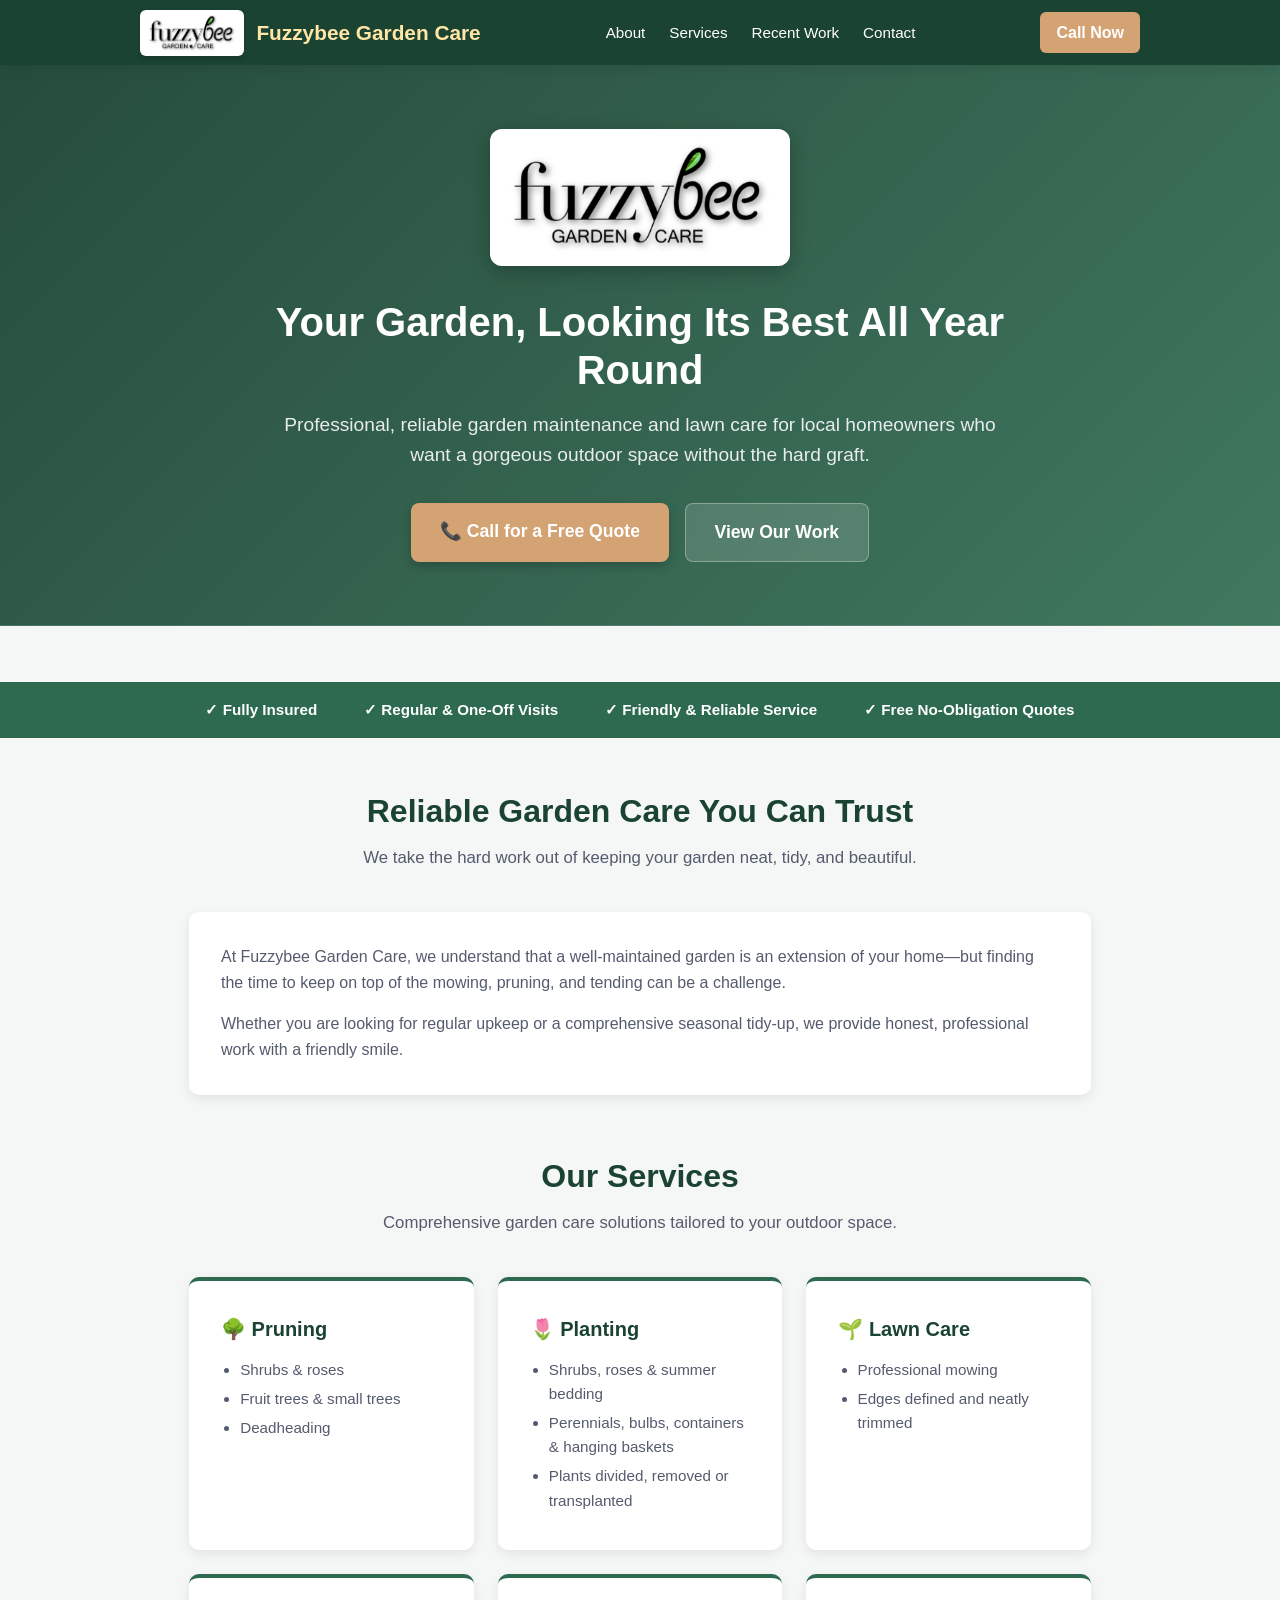
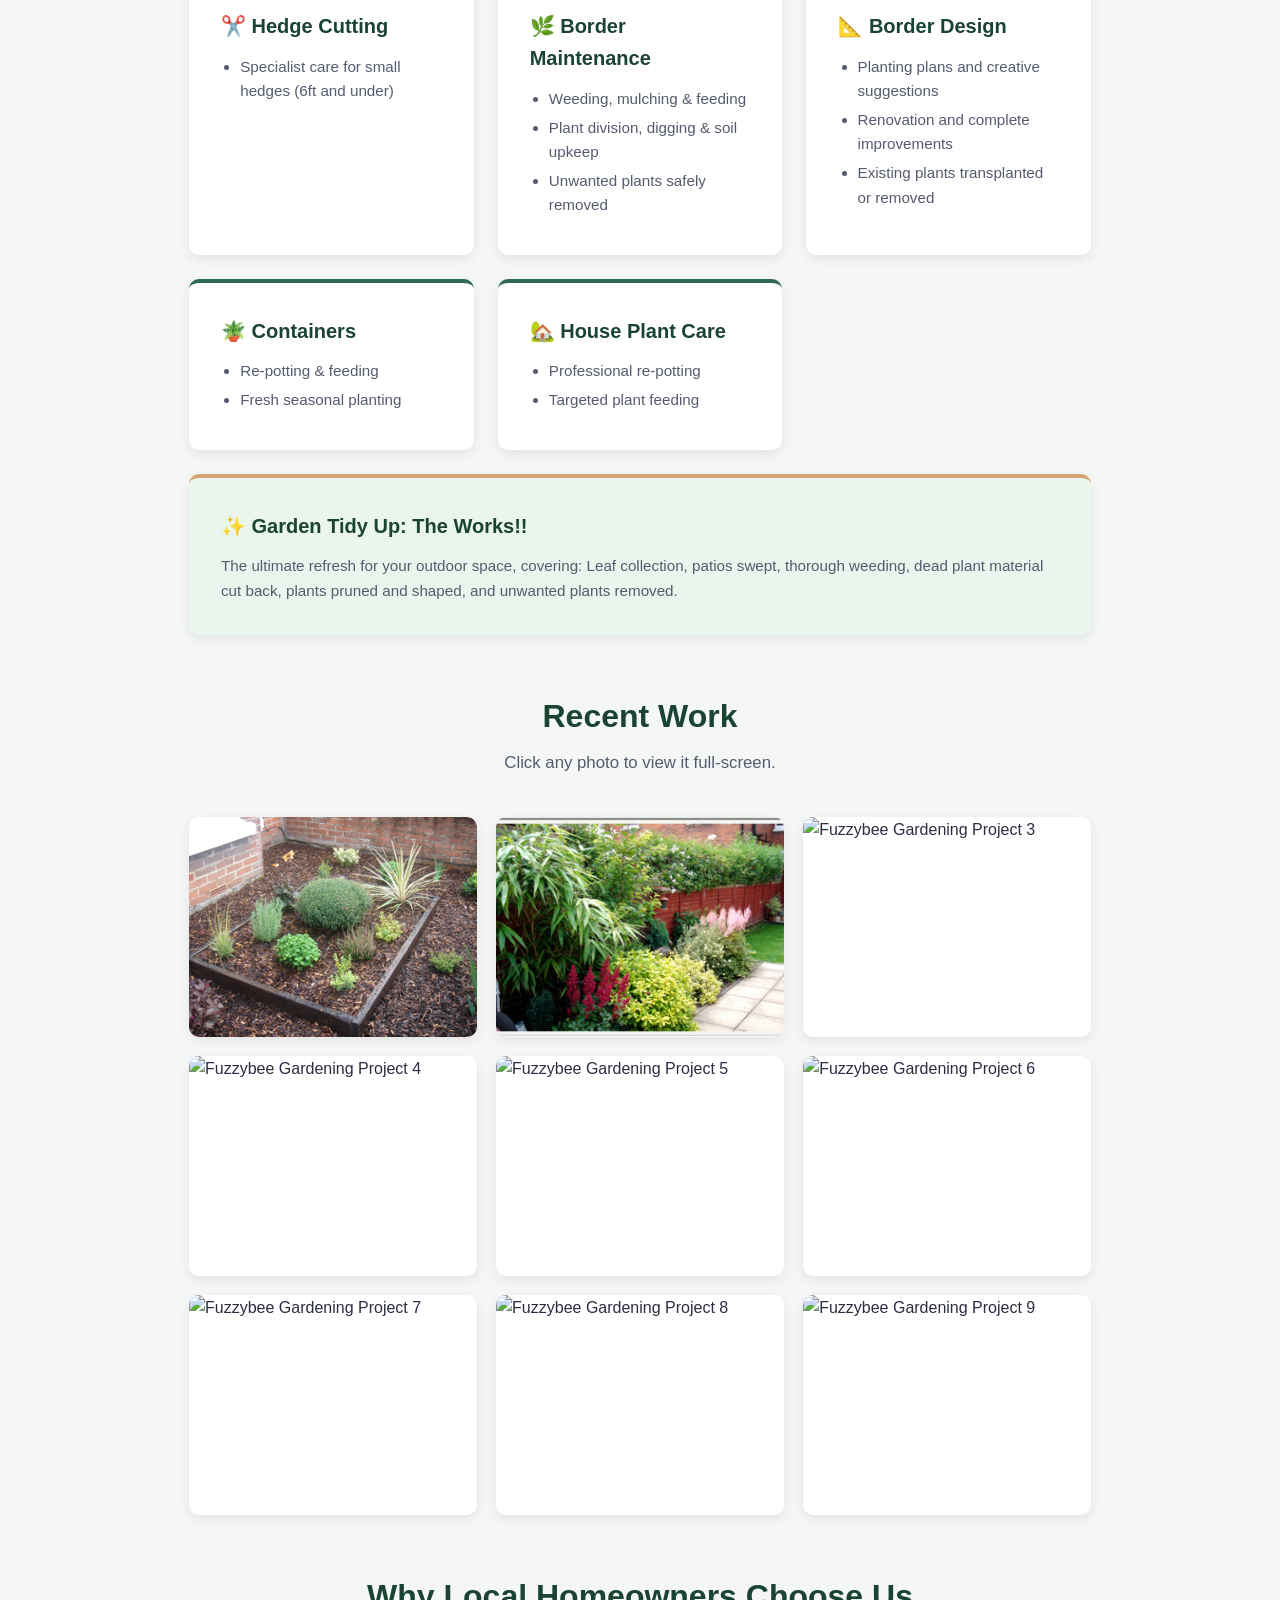
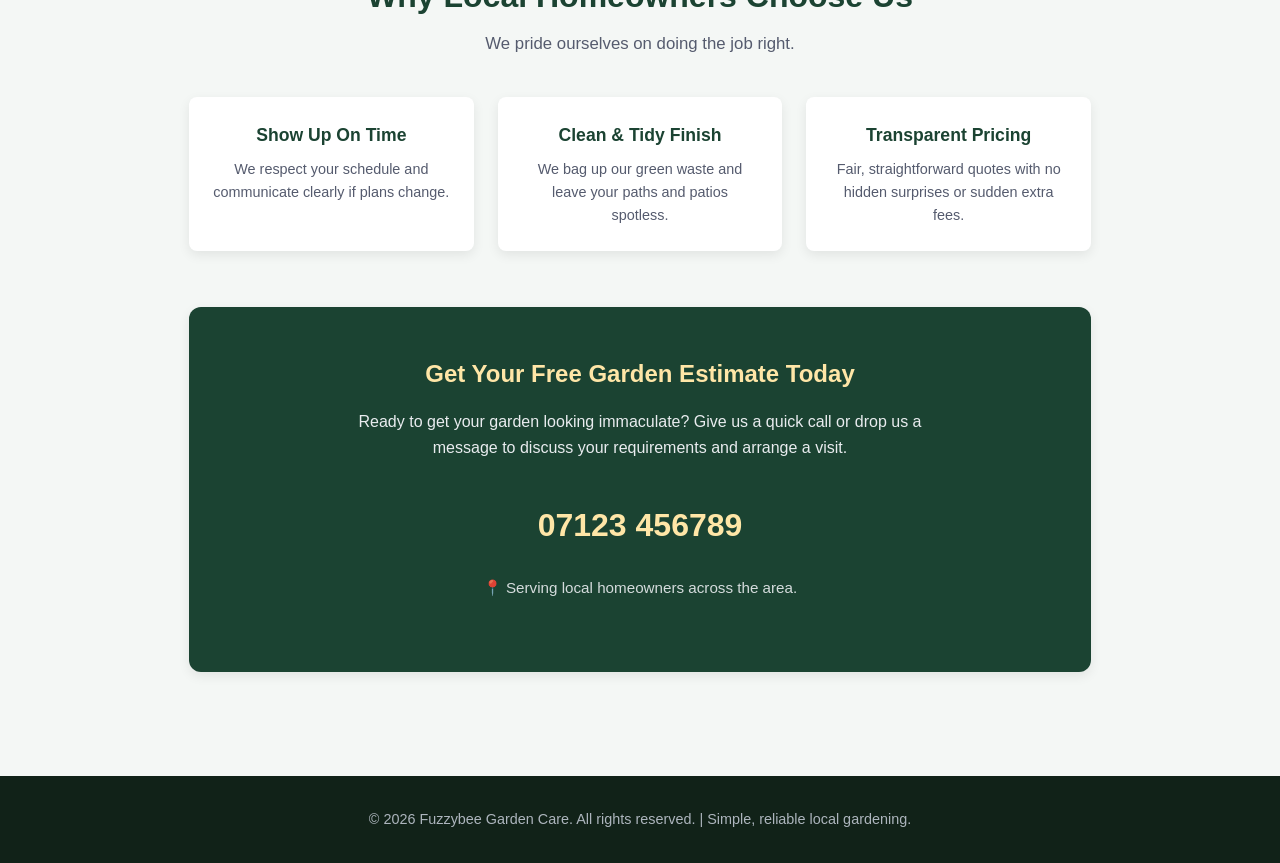
==== index.html @ eaf33d5d "Implement lightbox modal for image gallery Added a lightbox modal feature for image gallery with clo" ====
<!DOCTYPE html>
<html lang="en-GB">
<head>
  <meta charset="UTF-8">
  <meta name="viewport" content="width=device-width, initial-scale=1.0">
  <title>Fuzzybee Garden Care | Professional Local Gardening & Lawn Maintenance</title>
  <meta name="description" content="Friendly, reliable garden maintenance, lawn care, pruning, and planting across the local area. Fully insured. Call for a free quote.">
  <style>
    :root {
      --primary: #1b4332;
      --primary-light: #2d6a4f;
      --accent: #d4a373;
      --accent-hover: #bc6c25;
      --text-dark: #2b2d42;
      --text-muted: #555b6e;
      --bg-light: #f4f7f5;
      --white: #ffffff;
      --shadow: 0 4px 12px rgba(0, 0, 0, 0.08);
    }

    * { box-sizing: border-box; margin: 0; padding: 0; }

    body {
      font-family: -apple-system, BlinkMacSystemFont, "Segoe UI", Roboto, Helvetica, Arial, sans-serif;
      color: var(--text-dark);
      background-color: var(--bg-light);
      line-height: 1.6;
      scroll-behavior: smooth;
    }

    /* Sticky Navigation Header */
    header {
      background: var(--primary);
      color: var(--white);
      padding: 0.6rem 1.5rem;
      position: sticky;
      top: 0;
      z-index: 1000;
      box-shadow: var(--shadow);
    }

    .nav-container {
      max-width: 1000px;
      margin: 0 auto;
      display: flex;
      justify-content: space-between;
      align-items: center;
    }

    .logo-container {
      display: flex;
      align-items: center;
      gap: 0.8rem;
      text-decoration: none;
    }

    /* White backing box for the top header logo */
    .logo-wrapper-nav {
      background: var(--white);
      padding: 4px 8px;
      border-radius: 6px;
      display: flex;
      align-items: center;
      box-shadow: 0 2px 5px rgba(0,0,0,0.15);
    }

    .logo-img {
      height: 38px;
      width: auto;
      display: block;
      object-fit: contain;
    }

    .logo-text {
      font-size: 1.3rem;
      font-weight: 800;
      color: #ffe6a7;
    }

    .nav-links {
      display: flex;
      gap: 1.5rem;
      list-style: none;
      align-items: center;
    }

    .nav-links a {
      color: var(--white);
      text-decoration: none;
      font-size: 0.95rem;
      font-weight: 500;
      transition: color 0.2s;
    }

    .nav-links a:hover { color: #ffe6a7; }

    .btn-header {
      background: var(--accent);
      color: var(--white);
      padding: 0.5rem 1rem;
      border-radius: 6px;
      text-decoration: none;
      font-weight: 700;
      transition: background 0.2s;
    }

    .btn-header:hover { background: var(--accent-hover); }

    /* Hero Section */
    .hero {
      background: linear-gradient(135deg, rgba(27, 67, 50, 0.95) 0%, rgba(45, 106, 79, 0.9) 100%), url('https://images.unsplash.com/photo-1558904541-efa8c4b57422?auto=format&fit=crop&w=1200&q=80');
      background-size: cover;
      background-position: center;
      color: var(--white);
      text-align: center;
      padding: 4rem 1.5rem 4rem;
    }

    .hero-content {
      max-width: 750px;
      margin: 0 auto;
    }

    /* Prominent main logo container */
    .hero-logo-container {
      background: var(--white);
      padding: 12px 20px;
      border-radius: 12px;
      display: inline-block;
      margin-bottom: 1.5rem;
      box-shadow: 0 6px 20px rgba(0,0,0,0.25);
    }

    .hero-logo {
      max-width: 260px;
      width: 100%;
      height: auto;
      display: block;
    }

    .hero h1 {
      font-size: 2.5rem;
      margin-bottom: 1rem;
      line-height: 1.2;
    }

    .hero p {
      font-size: 1.2rem;
      color: #e9ecef;
      margin-bottom: 2rem;
    }

    .hero-buttons {
      display: flex;
      gap: 1rem;
      justify-content: center;
      flex-wrap: wrap;
    }

    .btn-primary {
      background: var(--accent);
      color: var(--white);
      padding: 0.9rem 1.8rem;
      border-radius: 8px;
      text-decoration: none;
      font-weight: bold;
      font-size: 1.1rem;
      box-shadow: 0 4px 10px rgba(0,0,0,0.2);
      transition: background 0.2s;
    }

    .btn-primary:hover { background: var(--accent-hover); }

    .btn-secondary {
      background: rgba(255, 255, 255, 0.15);
      color: var(--white);
      padding: 0.9rem 1.8rem;
      border-radius: 8px;
      text-decoration: none;
      font-weight: bold;
      font-size: 1.1rem;
      backdrop-filter: blur(5px);
      border: 1px solid rgba(255,255,255,0.3);
      transition: background 0.2s;
    }

    .btn-secondary:hover { background: rgba(255, 255, 255, 0.25); }

    /* Trust Bar */
    .trust-bar {
      background: #2d6a4f;
      color: var(--white);
      padding: 1rem 1.5rem;
      text-align: center;
    }

    .trust-items {
      max-width: 900px;
      margin: 0 auto;
      display: flex;
      justify-content: space-around;
      flex-wrap: wrap;
      gap: 1rem;
      font-size: 0.95rem;
      font-weight: 600;
    }

    /* Main Container */
    .container {
      max-width: 950px;
      margin: 0 auto;
      padding: 3rem 1.5rem;
    }

    section {
      margin-bottom: 3.5rem;
    }

    .section-title {
      font-size: 2rem;
      color: var(--primary);
      text-align: center;
      margin-bottom: 0.5rem;
    }

    .section-subtitle {
      text-align: center;
      color: var(--text-muted);
      margin-bottom: 2.5rem;
      font-size: 1.05rem;
    }

    /* Services Grid */
    .services-grid {
      display: grid;
      grid-template-columns: repeat(auto-fit, minmax(280px, 1fr));
      gap: 1.5rem;
    }

    .service-card {
      background: var(--white);
      padding: 2rem;
      border-radius: 10px;
      box-shadow: var(--shadow);
      border-top: 4px solid var(--primary-light);
    }

    .service-card h3 {
      font-size: 1.25rem;
      color: var(--primary);
      margin-bottom: 0.8rem;
    }

    .service-card p, .service-card ul {
      color: var(--text-muted);
      font-size: 0.95rem;
    }

    .service-card ul {
      list-style-type: disc;
      padding-left: 1.2rem;
      margin-top: 0.5rem;
    }

    .service-card li {
      margin-bottom: 0.3rem;
    }

    /* Photo Gallery Grid */
    .gallery-grid {
      display: grid;
      grid-template-columns: repeat(auto-fit, minmax(260px, 1fr));
      gap: 1.2rem;
    }

    .gallery-card {
      background: var(--white);
      border-radius: 10px;
      overflow: hidden;
      box-shadow: var(--shadow);
      transition: transform 0.2s ease, box-shadow 0.2s ease;
    }

    .gallery-card:hover {
      transform: translateY(-4px);
      box-shadow: 0 8px 18px rgba(0, 0, 0, 0.12);
    }

    .gallery-card img {
      width: 100%;
      height: 220px;
      object-fit: cover;
      display: block;
      cursor: pointer;
    }

    /* Lightbox Fullscreen Modal */
    .lightbox-modal {
      display: none;
      position: fixed;
      z-index: 2500;
      top: 0;
      left: 0;
      width: 100%;
      height: 100%;
      background-color: rgba(0, 0, 0, 0.9);
      align-items: center;
      justify-content: center;
      padding: 1rem;
    }

    .lightbox-modal.active {
      display: flex;
    }

    .lightbox-content {
      max-width: 90%;
      max-height: 85vh;
      border-radius: 8px;
      box-shadow: 0 5px 25px rgba(0,0,0,0.5);
      object-fit: contain;
    }

    .lightbox-close {
      position: absolute;
      top: 20px;
      right: 30px;
      color: #fff;
      font-size: 2.5rem;
      font-weight: bold;
      cursor: pointer;
      background: none;
      border: none;
    }

    /* Why Choose Us */
    .features-grid {
      display: grid;
      grid-template-columns: repeat(auto-fit, minmax(240px, 1fr));
      gap: 1.5rem;
    }

    .feature-item {
      background: var(--white);
      padding: 1.5rem;
      border-radius: 8px;
      text-align: center;
      box-shadow: var(--shadow);
    }

    .feature-item h4 {
      color: var(--primary);
      margin-bottom: 0.5rem;
      font-size: 1.1rem;
    }

    .feature-item p {
      color: var(--text-muted);
      font-size: 0.9rem;
    }

    /* Coverage & Contact Section */
    .contact-wrapper {
      background: var(--primary);
      color: var(--white);
      border-radius: 12px;
      padding: 3rem 2rem;
      text-align: center;
      box-shadow: var(--shadow);
    }

    .contact-wrapper h2 {
      color: #ffe6a7;
      margin-bottom: 1rem;
    }

    .contact-wrapper p {
      max-width: 600px;
      margin: 0 auto 1.5rem;
      color: #e9ecef;
    }

    .phone-display {
      font-size: 2rem;
      font-weight: 800;
      color: #ffe6a7;
      text-decoration: none;
      display: inline-block;
      margin: 1rem 0;
    }

    .phone-display:hover { text-decoration: underline; }

    /* Footer */
    footer {
      background: #112218;
      color: #adb5bd;
      text-align: center;
      padding: 2rem 1.5rem;
      font-size: 0.9rem;
    }

    @media (max-width: 600px) {
      .nav-links { display: none; }
      .hero h1 { font-size: 2rem; }
    }
  </style>
</head>
<body>

  <!-- Navigation Header -->
  <header>
    <div class="nav-container">
      <a href="#" class="logo-container">
        <div class="logo-wrapper-nav">
          <img src="Fuzzybeelogo.png" alt="Fuzzybee Garden Care Logo" class="logo-img">
        </div>
        <span class="logo-text">Fuzzybee Garden Care</span>
      </a>
      <ul class="nav-links">
        <li><a href="#about">About</a></li>
        <li><a href="#services">Services</a></li>
        <li><a href="#gallery">Recent Work</a></li>
        <li><a href="#contact">Contact</a></li>
      </ul>
      <a href="tel:07123456789" class="btn-header">Call Now</a>
    </div>
  </header>

  <!-- Hero Section -->
  <section class="hero">
    <div class="hero-content">
      <div class="hero-logo-container">
        <img src="Fuzzybeelogo.png" alt="Fuzzybee Garden Care" class="hero-logo">
      </div>
      <h1>Your Garden, Looking Its Best All Year Round</h1>
      <p>Professional, reliable garden maintenance and lawn care for local homeowners who want a gorgeous outdoor space without the hard graft.</p>
      <div class="hero-buttons">
        <a href="tel:07123456789" class="btn-primary">📞 Call for a Free Quote</a>
        <a href="#gallery" class="btn-secondary">View Our Work</a>
      </div>
    </div>
  </section>

  <!-- Trust Bar -->
  <div class="trust-bar">
    <div class="trust-items">
      <span>✓ Fully Insured</span>
      <span>✓ Regular & One-Off Visits</span>
      <span>✓ Friendly & Reliable Service</span>
      <span>✓ Free No-Obligation Quotes</span>
    </div>
  </div>

  <div class="container">

    <!-- About Section -->
    <section id="about">
      <h2 class="section-title">Reliable Garden Care You Can Trust</h2>
      <p class="section-subtitle">We take the hard work out of keeping your garden neat, tidy, and beautiful.</p>
      <div style="background: var(--white); padding: 2rem; border-radius: 10px; box-shadow: var(--shadow);">
        <p style="color: var(--text-muted); margin-bottom: 1rem;">At Fuzzybee Garden Care, we understand that a well-maintained garden is an extension of your home—but finding the time to keep on top of the mowing, pruning, and tending can be a challenge.</p>
        <p style="color: var(--text-muted);">Whether you are looking for regular upkeep or a comprehensive seasonal tidy-up, we provide honest, professional work with a friendly smile.</p>
      </div>
    </section>

    <!-- Detailed Services Section -->
    <section id="services">
      <h2 class="section-title">Our Services</h2>
      <p class="section-subtitle">Comprehensive garden care solutions tailored to your outdoor space.</p>
      
      <div class="services-grid">
        <div class="service-card">
          <h3>🌳 Pruning</h3>
          <ul>
            <li>Shrubs & roses</li>
            <li>Fruit trees & small trees</li>
            <li>Deadheading</li>
          </ul>
        </div>

        <div class="service-card">
          <h3>🌷 Planting</h3>
          <ul>
            <li>Shrubs, roses & summer bedding</li>
            <li>Perennials, bulbs, containers & hanging baskets</li>
            <li>Plants divided, removed or transplanted</li>
          </ul>
        </div>

        <div class="service-card">
          <h3>🌱 Lawn Care</h3>
          <ul>
            <li>Professional mowing</li>
            <li>Edges defined and neatly trimmed</li>
          </ul>
        </div>

        <div class="service-card">
          <h3>✂️ Hedge Cutting</h3>
          <ul>
            <li>Specialist care for small hedges (6ft and under)</li>
          </ul>
        </div>

        <div class="service-card">
          <h3>🌿 Border Maintenance</h3>
          <ul>
            <li>Weeding, mulching & feeding</li>
            <li>Plant division, digging & soil upkeep</li>
            <li>Unwanted plants safely removed</li>
          </ul>
        </div>

        <div class="service-card">
          <h3>📐 Border Design</h3>
          <ul>
            <li>Planting plans and creative suggestions</li>
            <li>Renovation and complete improvements</li>
            <li>Existing plants transplanted or removed</li>
          </ul>
        </div>

        <div class="service-card">
          <h3>🪴 Containers</h3>
          <ul>
            <li>Re-potting & feeding</li>
            <li>Fresh seasonal planting</li>
          </ul>
        </div>

        <div class="service-card">
          <h3>🏡 House Plant Care</h3>
          <ul>
            <li>Professional re-potting</li>
            <li>Targeted plant feeding</li>
          </ul>
        </div>

        <div class="service-card" style="grid-column: 1 / -1; background: #e9f5ed; border-top-color: var(--accent);">
          <h3 style="color: var(--primary);">✨ Garden Tidy Up: The Works!!</h3>
          <p>The ultimate refresh for your outdoor space, covering: Leaf collection, patios swept, thorough weeding, dead plant material cut back, plants pruned and shaped, and unwanted plants removed.</p>
        </div>
      </div>
    </section>

    <!-- 9-Photo Gallery Section (.png files with click-to-enlarge) -->
    <section id="gallery">
      <h2 class="section-title">Recent Work</h2>
      <p class="section-subtitle">Click any photo to view it full-screen.</p>
      
      <div class="gallery-grid">
        <div class="gallery-card"><img src="image1.png" alt="Fuzzybee Gardening Project 1"></div>
        <div class="gallery-card"><img src="image2.png" alt="Fuzzybee Gardening Project 2"></div>
        <div class="gallery-card"><img src="image3.png" alt="Fuzzybee Gardening Project 3"></div>
        <div class="gallery-card"><img src="image4.png" alt="Fuzzybee Gardening Project 4"></div>
        <div class="gallery-card"><img src="image5.png" alt="Fuzzybee Gardening Project 5"></div>
        <div class="gallery-card"><img src="image6.png" alt="Fuzzybee Gardening Project 6"></div>
        <div class="gallery-card"><img src="image7.png" alt="Fuzzybee Gardening Project 7"></div>
        <div class="gallery-card"><img src="image8.png" alt="Fuzzybee Gardening Project 8"></div>
        <div class="gallery-card"><img src="image9.png" alt="Fuzzybee Gardening Project 9"></div>
      </div>
    </section>

    <!-- Why Choose Us -->
    <section>
      <h2 class="section-title">Why Local Homeowners Choose Us</h2>
      <p class="section-subtitle">We pride ourselves on doing the job right.</p>
      
      <div class="features-grid">
        <div class="feature-item">
          <h4>Show Up On Time</h4>
          <p>We respect your schedule and communicate clearly if plans change.</p>
        </div>
        <div class="feature-item">
          <h4>Clean & Tidy Finish</h4>
          <p>We bag up our green waste and leave your paths and patios spotless.</p>
        </div>
        <div class="feature-item">
          <h4>Transparent Pricing</h4>
          <p>Fair, straightforward quotes with no hidden surprises or sudden extra fees.</p>
        </div>
      </div>
    </section>

    <!-- Coverage & Contact Section -->
    <section id="contact">
      <div class="contact-wrapper">
        <h2>Get Your Free Garden Estimate Today</h2>
        <p>Ready to get your garden looking immaculate? Give us a quick call or drop us a message to discuss your requirements and arrange a visit.</p>
        
        <a href="tel:07123456789" class="phone-display">07123 456789</a>
        
        <p style="font-size: 0.95rem; margin-top: 0.5rem; opacity: 0.9;">
          📍 Serving local homeowners across the area.
        </p>
      </div>
    </section>

  </div>

  <!-- Lightbox Modal Container -->
  <div id="lightbox" class="lightbox-modal">
    <button class="lightbox-close" aria-label="Close">&times;</button>
    <img id="lightbox-img" class="lightbox-content" src="" alt="Enlarged view">
  </div>

  <!-- Footer -->
  <footer>
    <p>&copy; 2026 Fuzzybee Garden Care. All rights reserved. | Simple, reliable local gardening.</p>
  </footer>

  <!-- Lightbox JavaScript Script -->
  <script>
    const lightbox = document.getElementById('lightbox');
    const lightboxImg = document.getElementById('lightbox-img');
    const galleryImages = document.querySelectorAll('.gallery-card img');
    const closeBtn = document.querySelector('.lightbox-close');

    galleryImages.forEach(img => {
      img.addEventListener('click', () => {
        lightboxImg.src = img.src;
        lightbox.classList.add('active');
      });
    });

    function closeLightbox() {
      lightbox.classList.remove('active');
    }

    closeBtn.addEventListener('click', closeLightbox);
    
    // Close when clicking anywhere outside the image
    lightbox.addEventListener('click', (e) => {
      if (e.target === lightbox) {
        closeLightbox();
      }
    });
  </script>

</body>
</html>
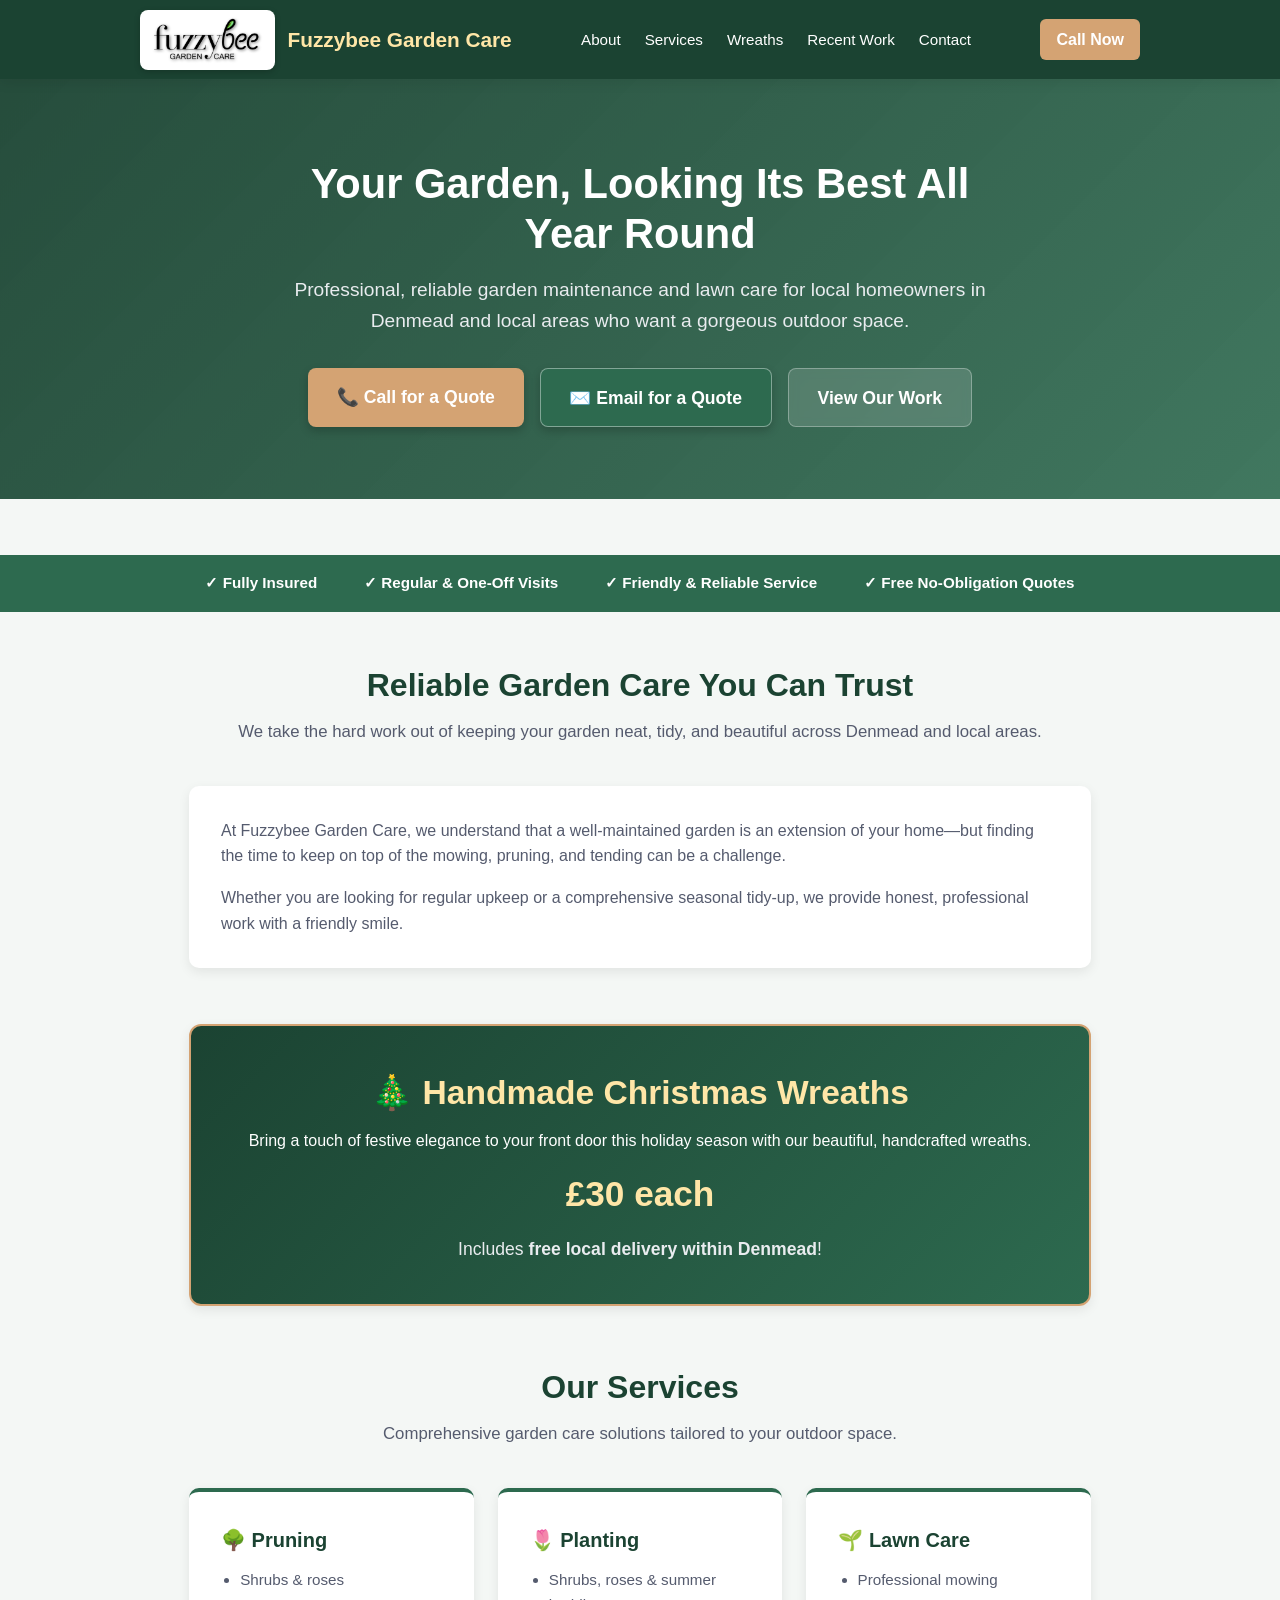
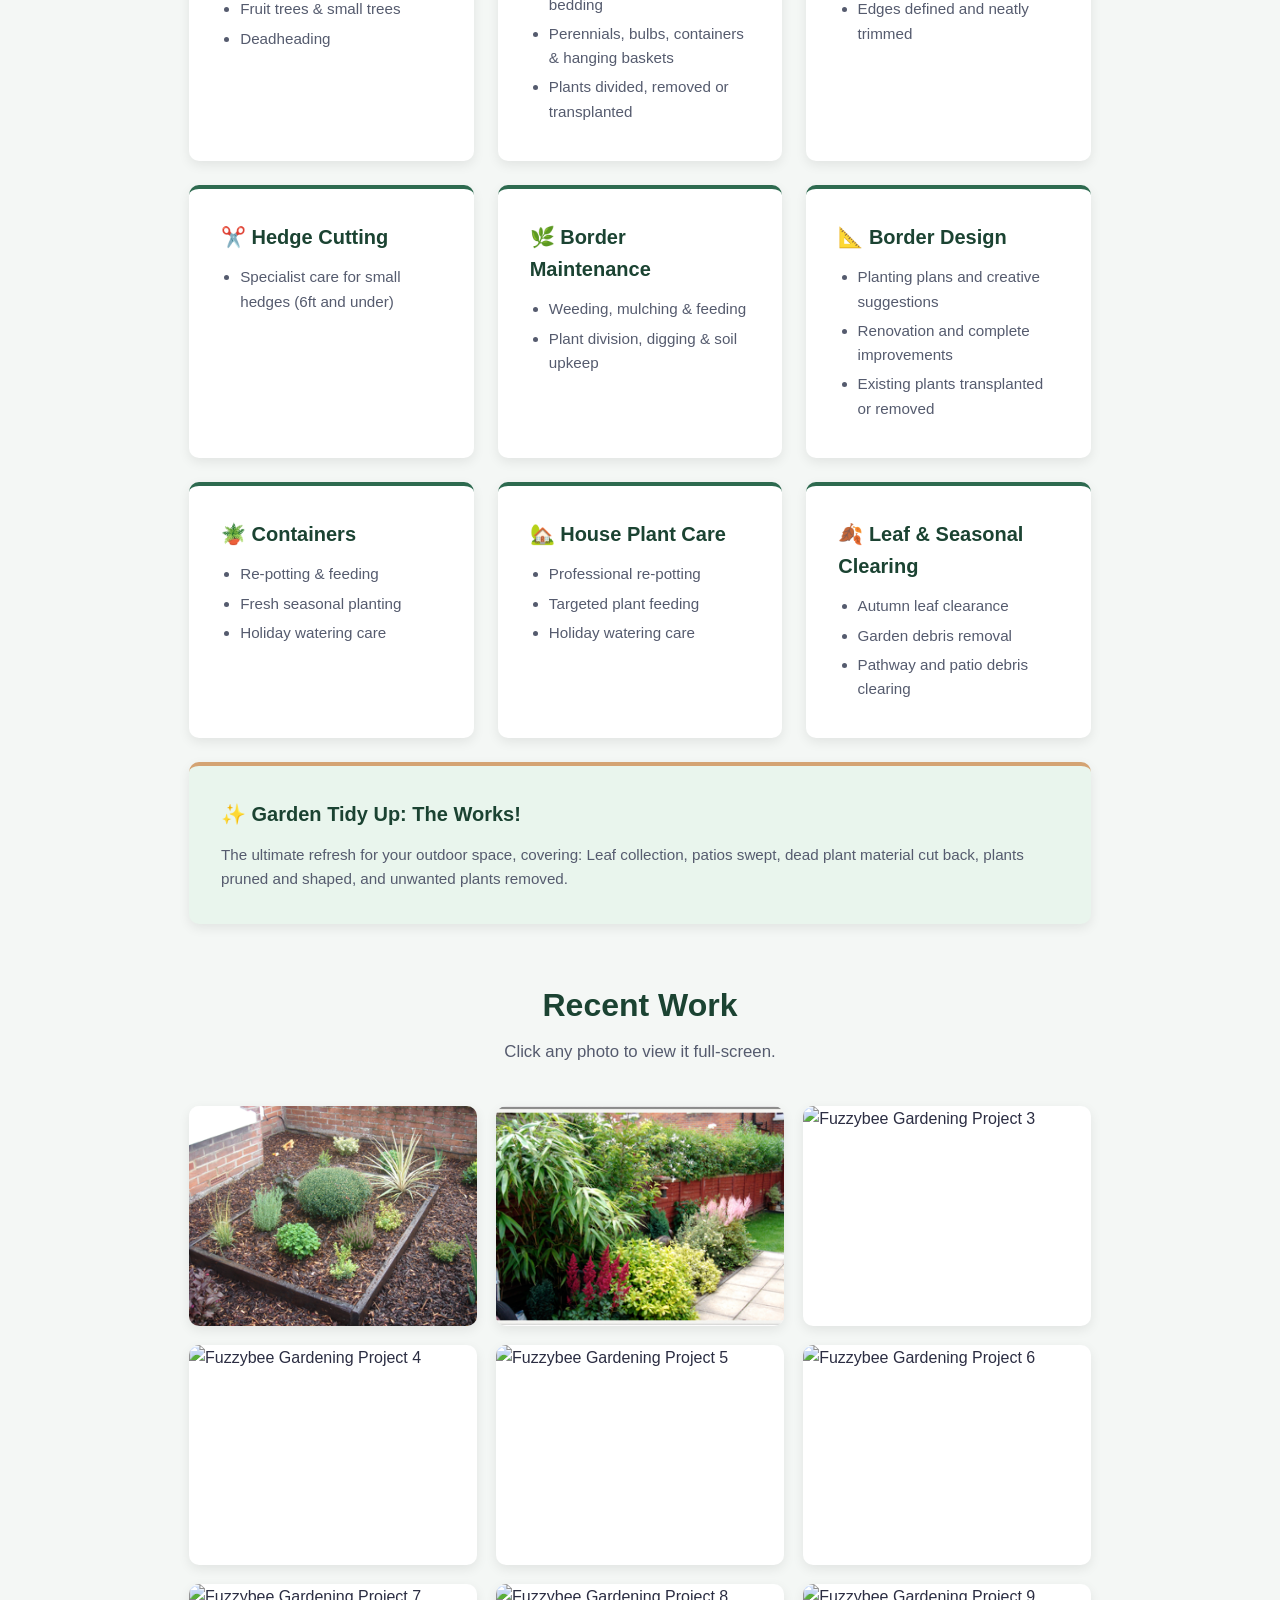
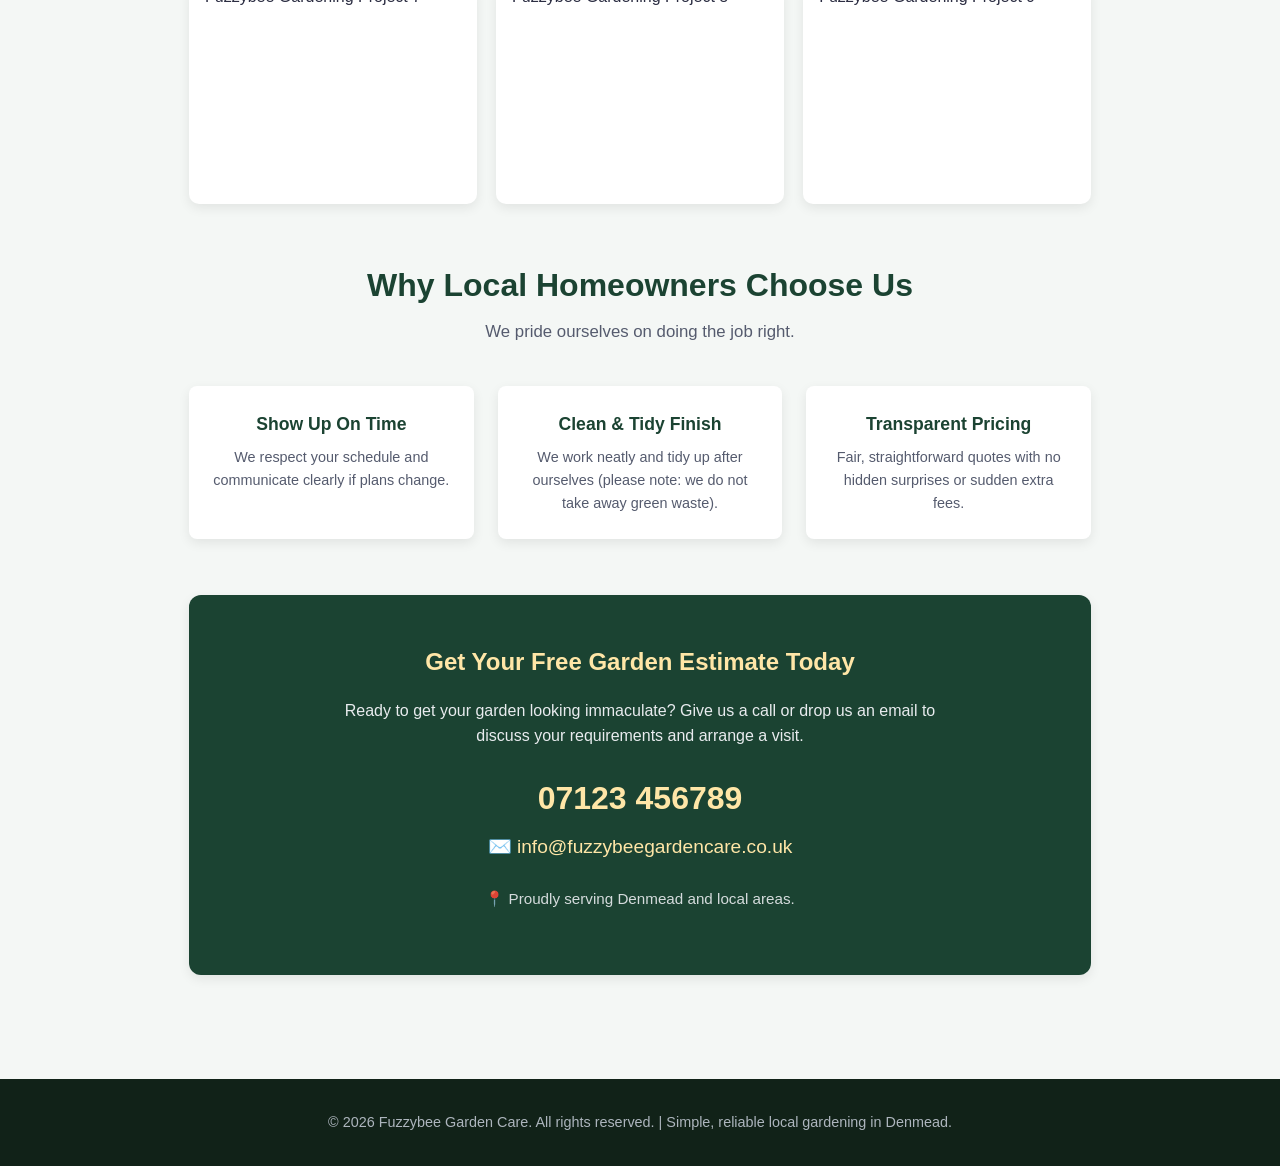
==== commit faf712ae: "Update index.html" ====
--- a/index.html
+++ b/index.html
@@ -3,8 +3,8 @@
 <head>
   <meta charset="UTF-8">
   <meta name="viewport" content="width=device-width, initial-scale=1.0">
-  <title>Fuzzybee Garden Care | Professional Local Gardening & Lawn Maintenance</title>
-  <meta name="description" content="Friendly, reliable garden maintenance, lawn care, pruning, and planting across the local area. Fully insured. Call for a free quote.">
+  <title>Fuzzybee Garden Care | Professional Local Gardening & Lawn Maintenance in Denmead</title>
+  <meta name="description" content="Friendly, reliable garden maintenance, lawn care, pruning, and planting across Denmead and local areas. Fully insured. Call or email for a free quote.">
   <style>
     :root {
       --primary: #1b4332;
@@ -54,18 +54,18 @@
       text-decoration: none;
     }
 
-    /* White backing box for the top header logo */
+    /* Larger white backing box for the top header logo */
     .logo-wrapper-nav {
       background: var(--white);
-      padding: 4px 8px;
-      border-radius: 6px;
+      padding: 6px 12px;
+      border-radius: 8px;
       display: flex;
       align-items: center;
-      box-shadow: 0 2px 5px rgba(0,0,0,0.15);
+      box-shadow: 0 2px 6px rgba(0,0,0,0.2);
     }
 
     .logo-img {
-      height: 38px;
+      height: 48px;
       width: auto;
       display: block;
       object-fit: contain;
@@ -113,7 +113,7 @@
       background-position: center;
       color: var(--white);
       text-align: center;
-      padding: 4rem 1.5rem 4rem;
+      padding: 5rem 1.5rem 4.5rem;
     }
 
     .hero-content {
@@ -121,25 +121,8 @@
       margin: 0 auto;
     }
 
-    /* Prominent main logo container */
-    .hero-logo-container {
-      background: var(--white);
-      padding: 12px 20px;
-      border-radius: 12px;
-      display: inline-block;
-      margin-bottom: 1.5rem;
-      box-shadow: 0 6px 20px rgba(0,0,0,0.25);
-    }
-
-    .hero-logo {
-      max-width: 260px;
-      width: 100%;
-      height: auto;
-      display: block;
-    }
-
     .hero h1 {
-      font-size: 2.5rem;
+      font-size: 2.6rem;
       margin-bottom: 1rem;
       line-height: 1.2;
     }
@@ -170,6 +153,12 @@
     }
 
     .btn-primary:hover { background: var(--accent-hover); }
+
+    .btn-email {
+      background: var(--primary-light);
+      border: 1px solid rgba(255,255,255,0.4);
+    }
+    .btn-email:hover { background: #1b4332; }
 
     .btn-secondary {
       background: rgba(255, 255, 255, 0.15);
@@ -228,6 +217,31 @@
       color: var(--text-muted);
       margin-bottom: 2.5rem;
       font-size: 1.05rem;
+    }
+
+    /* Christmas Wreaths Highlight Banner */
+    .wreaths-banner {
+      background: linear-gradient(135deg, #1b4332, #2d6a4f);
+      color: var(--white);
+      padding: 2.5rem 2rem;
+      border-radius: 12px;
+      text-align: center;
+      box-shadow: var(--shadow);
+      border: 2px solid var(--accent);
+      margin-bottom: 3.5rem;
+    }
+
+    .wreaths-banner h2 {
+      color: #ffe6a7;
+      font-size: 2.1rem;
+      margin-bottom: 0.5rem;
+    }
+
+    .wreaths-price {
+      font-size: 2.2rem;
+      font-weight: 800;
+      color: #ffe6a7;
+      margin: 0.8rem 0;
     }
 
     /* Services Grid */
@@ -376,7 +390,7 @@
 
     .contact-wrapper p {
       max-width: 600px;
-      margin: 0 auto 1.5rem;
+      margin: 0 auto 1rem;
       color: #e9ecef;
     }
 
@@ -386,10 +400,19 @@
       color: #ffe6a7;
       text-decoration: none;
       display: inline-block;
-      margin: 1rem 0;
+      margin: 0.5rem 0;
     }
 
     .phone-display:hover { text-decoration: underline; }
+
+    .email-display {
+      font-size: 1.2rem;
+      color: #ffe6a7;
+      text-decoration: none;
+      display: inline-block;
+      margin-bottom: 1rem;
+    }
+    .email-display:hover { text-decoration: underline; }
 
     /* Footer */
     footer {
@@ -402,7 +425,7 @@
 
     @media (max-width: 600px) {
       .nav-links { display: none; }
-      .hero h1 { font-size: 2rem; }
+      .hero h1 { font-size: 2.2rem; }
     }
   </style>
 </head>
@@ -420,6 +443,7 @@
       <ul class="nav-links">
         <li><a href="#about">About</a></li>
         <li><a href="#services">Services</a></li>
+        <li><a href="#wreaths">Wreaths</a></li>
         <li><a href="#gallery">Recent Work</a></li>
         <li><a href="#contact">Contact</a></li>
       </ul>
@@ -430,13 +454,11 @@
   <!-- Hero Section -->
   <section class="hero">
     <div class="hero-content">
-      <div class="hero-logo-container">
-        <img src="Fuzzybeelogo.png" alt="Fuzzybee Garden Care" class="hero-logo">
-      </div>
       <h1>Your Garden, Looking Its Best All Year Round</h1>
-      <p>Professional, reliable garden maintenance and lawn care for local homeowners who want a gorgeous outdoor space without the hard graft.</p>
+      <p>Professional, reliable garden maintenance and lawn care for local homeowners in Denmead and local areas who want a gorgeous outdoor space.</p>
       <div class="hero-buttons">
-        <a href="tel:07123456789" class="btn-primary">📞 Call for a Free Quote</a>
+        <a href="tel:07123456789" class="btn-primary">📞 Call for a Quote</a>
+        <a href="mailto:info@fuzzybeegardencare.co.uk" class="btn-primary btn-email">✉️ Email for a Quote</a>
         <a href="#gallery" class="btn-secondary">View Our Work</a>
       </div>
     </div>
@@ -457,11 +479,19 @@
     <!-- About Section -->
     <section id="about">
       <h2 class="section-title">Reliable Garden Care You Can Trust</h2>
-      <p class="section-subtitle">We take the hard work out of keeping your garden neat, tidy, and beautiful.</p>
+      <p class="section-subtitle">We take the hard work out of keeping your garden neat, tidy, and beautiful across Denmead and local areas.</p>
       <div style="background: var(--white); padding: 2rem; border-radius: 10px; box-shadow: var(--shadow);">
         <p style="color: var(--text-muted); margin-bottom: 1rem;">At Fuzzybee Garden Care, we understand that a well-maintained garden is an extension of your home—but finding the time to keep on top of the mowing, pruning, and tending can be a challenge.</p>
         <p style="color: var(--text-muted);">Whether you are looking for regular upkeep or a comprehensive seasonal tidy-up, we provide honest, professional work with a friendly smile.</p>
       </div>
+    </section>
+
+    <!-- Christmas Wreaths Section -->
+    <section id="wreaths" class="wreaths-banner">
+      <h2>🎄 Handmade Christmas Wreaths</h2>
+      <p>Bring a touch of festive elegance to your front door this holiday season with our beautiful, handcrafted wreaths.</p>
+      <div class="wreaths-price">£30 each</div>
+      <p style="font-size: 1.1rem; color: #e9ecef;">Includes <strong>free local delivery within Denmead</strong>!</p>
     </section>
 
     <!-- Detailed Services Section -->
@@ -508,7 +538,6 @@
           <ul>
             <li>Weeding, mulching & feeding</li>
             <li>Plant division, digging & soil upkeep</li>
-            <li>Unwanted plants safely removed</li>
           </ul>
         </div>
 
@@ -526,6 +555,7 @@
           <ul>
             <li>Re-potting & feeding</li>
             <li>Fresh seasonal planting</li>
+            <li>Holiday watering care</li>
           </ul>
         </div>
 
@@ -534,17 +564,27 @@
           <ul>
             <li>Professional re-potting</li>
             <li>Targeted plant feeding</li>
+            <li>Holiday watering care</li>
+          </ul>
+        </div>
+
+        <div class="service-card">
+          <h3>🍂 Leaf & Seasonal Clearing</h3>
+          <ul>
+            <li>Autumn leaf clearance</li>
+            <li>Garden debris removal</li>
+            <li>Pathway and patio debris clearing</li>
           </ul>
         </div>
 
         <div class="service-card" style="grid-column: 1 / -1; background: #e9f5ed; border-top-color: var(--accent);">
-          <h3 style="color: var(--primary);">✨ Garden Tidy Up: The Works!!</h3>
-          <p>The ultimate refresh for your outdoor space, covering: Leaf collection, patios swept, thorough weeding, dead plant material cut back, plants pruned and shaped, and unwanted plants removed.</p>
+          <h3 style="color: var(--primary);">✨ Garden Tidy Up: The Works!</h3>
+          <p>The ultimate refresh for your outdoor space, covering: Leaf collection, patios swept, dead plant material cut back, plants pruned and shaped, and unwanted plants removed.</p>
         </div>
       </div>
     </section>
 
-    <!-- 9-Photo Gallery Section (.png files with click-to-enlarge) -->
+    <!-- 9-Photo Gallery Section -->
     <section id="gallery">
       <h2 class="section-title">Recent Work</h2>
       <p class="section-subtitle">Click any photo to view it full-screen.</p>
@@ -574,7 +614,7 @@
         </div>
         <div class="feature-item">
           <h4>Clean & Tidy Finish</h4>
-          <p>We bag up our green waste and leave your paths and patios spotless.</p>
+          <p>We work neatly and tidy up after ourselves (please note: we do not take away green waste).</p>
         </div>
         <div class="feature-item">
           <h4>Transparent Pricing</h4>
@@ -587,12 +627,13 @@
     <section id="contact">
       <div class="contact-wrapper">
         <h2>Get Your Free Garden Estimate Today</h2>
-        <p>Ready to get your garden looking immaculate? Give us a quick call or drop us a message to discuss your requirements and arrange a visit.</p>
+        <p>Ready to get your garden looking immaculate? Give us a call or drop us an email to discuss your requirements and arrange a visit.</p>
         
-        <a href="tel:07123456789" class="phone-display">07123 456789</a>
+        <a href="tel:07123456789" class="phone-display">07123 456789</a><br>
+        <a href="mailto:info@fuzzybeegardencare.co.uk" class="email-display">✉️ info@fuzzybeegardencare.co.uk</a>
         
         <p style="font-size: 0.95rem; margin-top: 0.5rem; opacity: 0.9;">
-          📍 Serving local homeowners across the area.
+          📍 Proudly serving Denmead and local areas.
         </p>
       </div>
     </section>
@@ -607,7 +648,7 @@
 
   <!-- Footer -->
   <footer>
-    <p>&copy; 2026 Fuzzybee Garden Care. All rights reserved. | Simple, reliable local gardening.</p>
+    <p>&copy; 2026 Fuzzybee Garden Care. All rights reserved. | Simple, reliable local gardening in Denmead.</p>
   </footer>
 
   <!-- Lightbox JavaScript Script -->
@@ -630,7 +671,6 @@
 
     closeBtn.addEventListener('click', closeLightbox);
     
-    // Close when clicking anywhere outside the image
     lightbox.addEventListener('click', (e) => {
       if (e.target === lightbox) {
         closeLightbox();
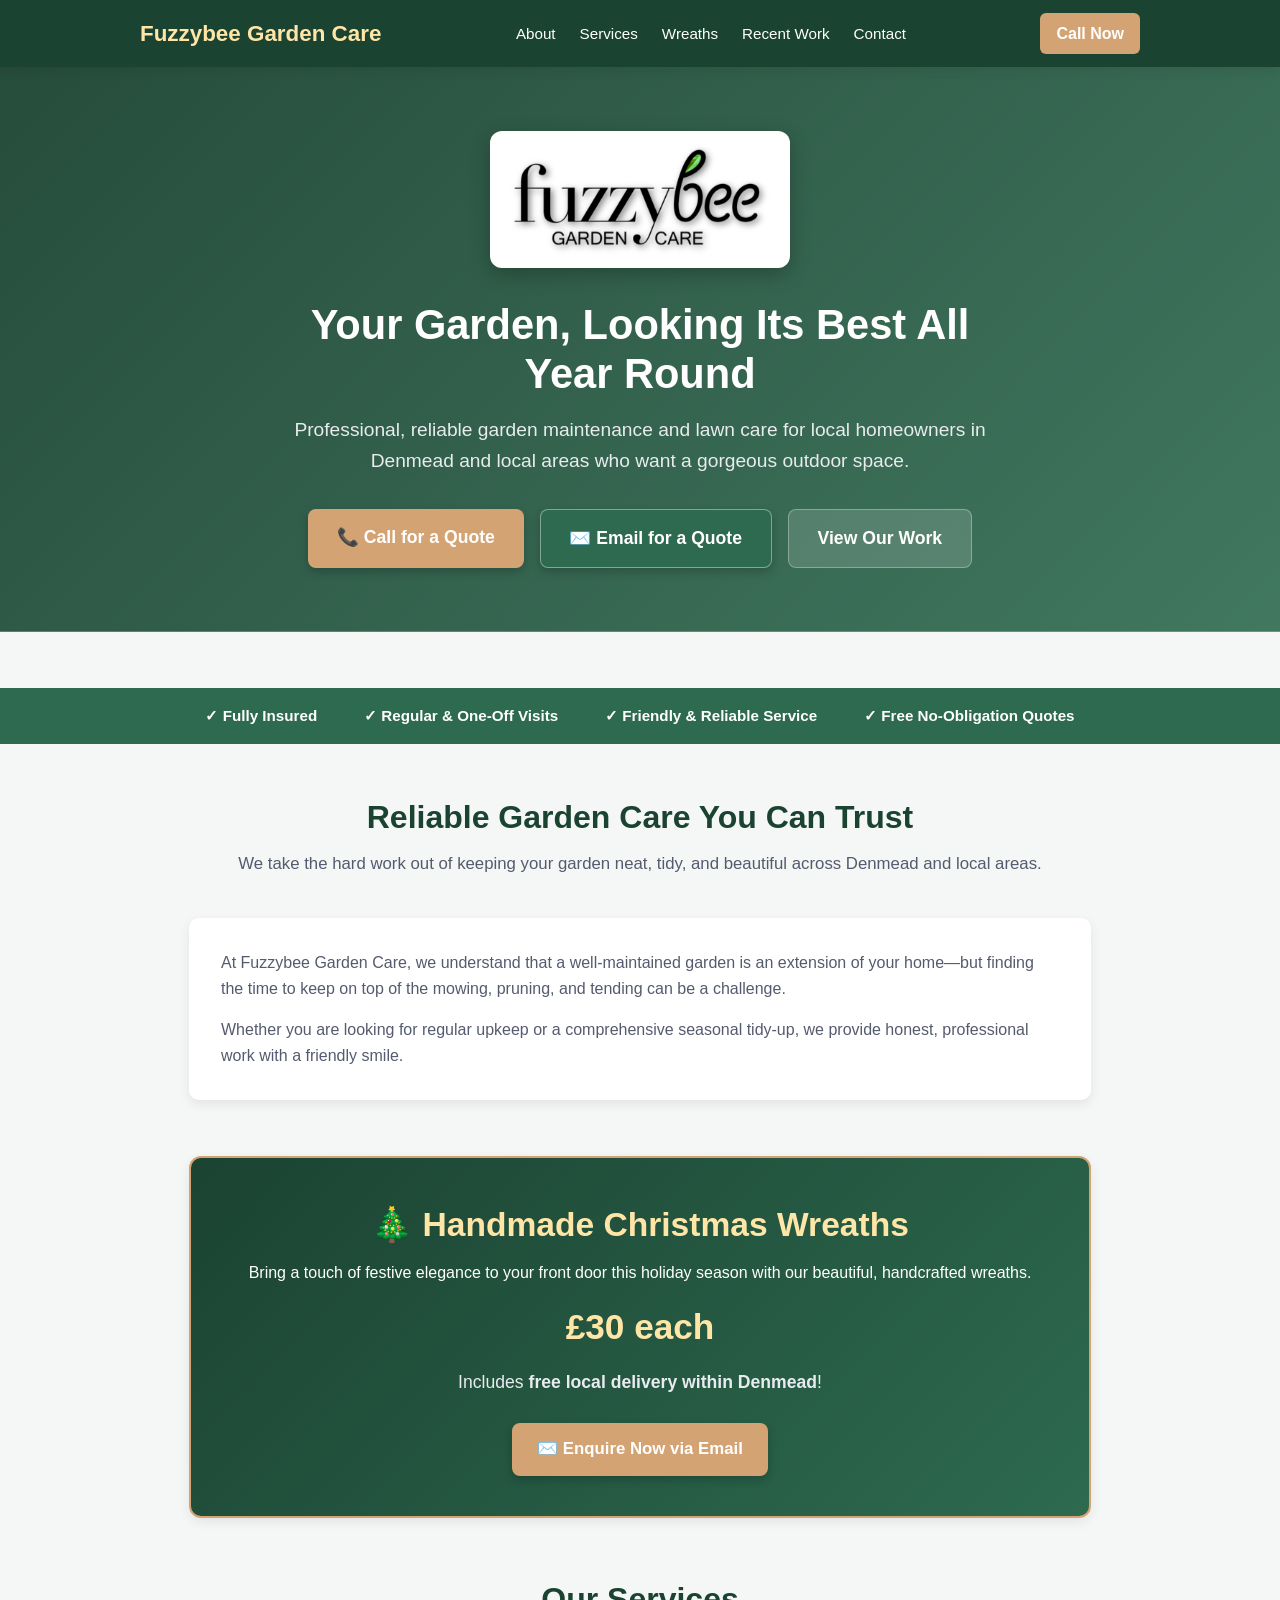
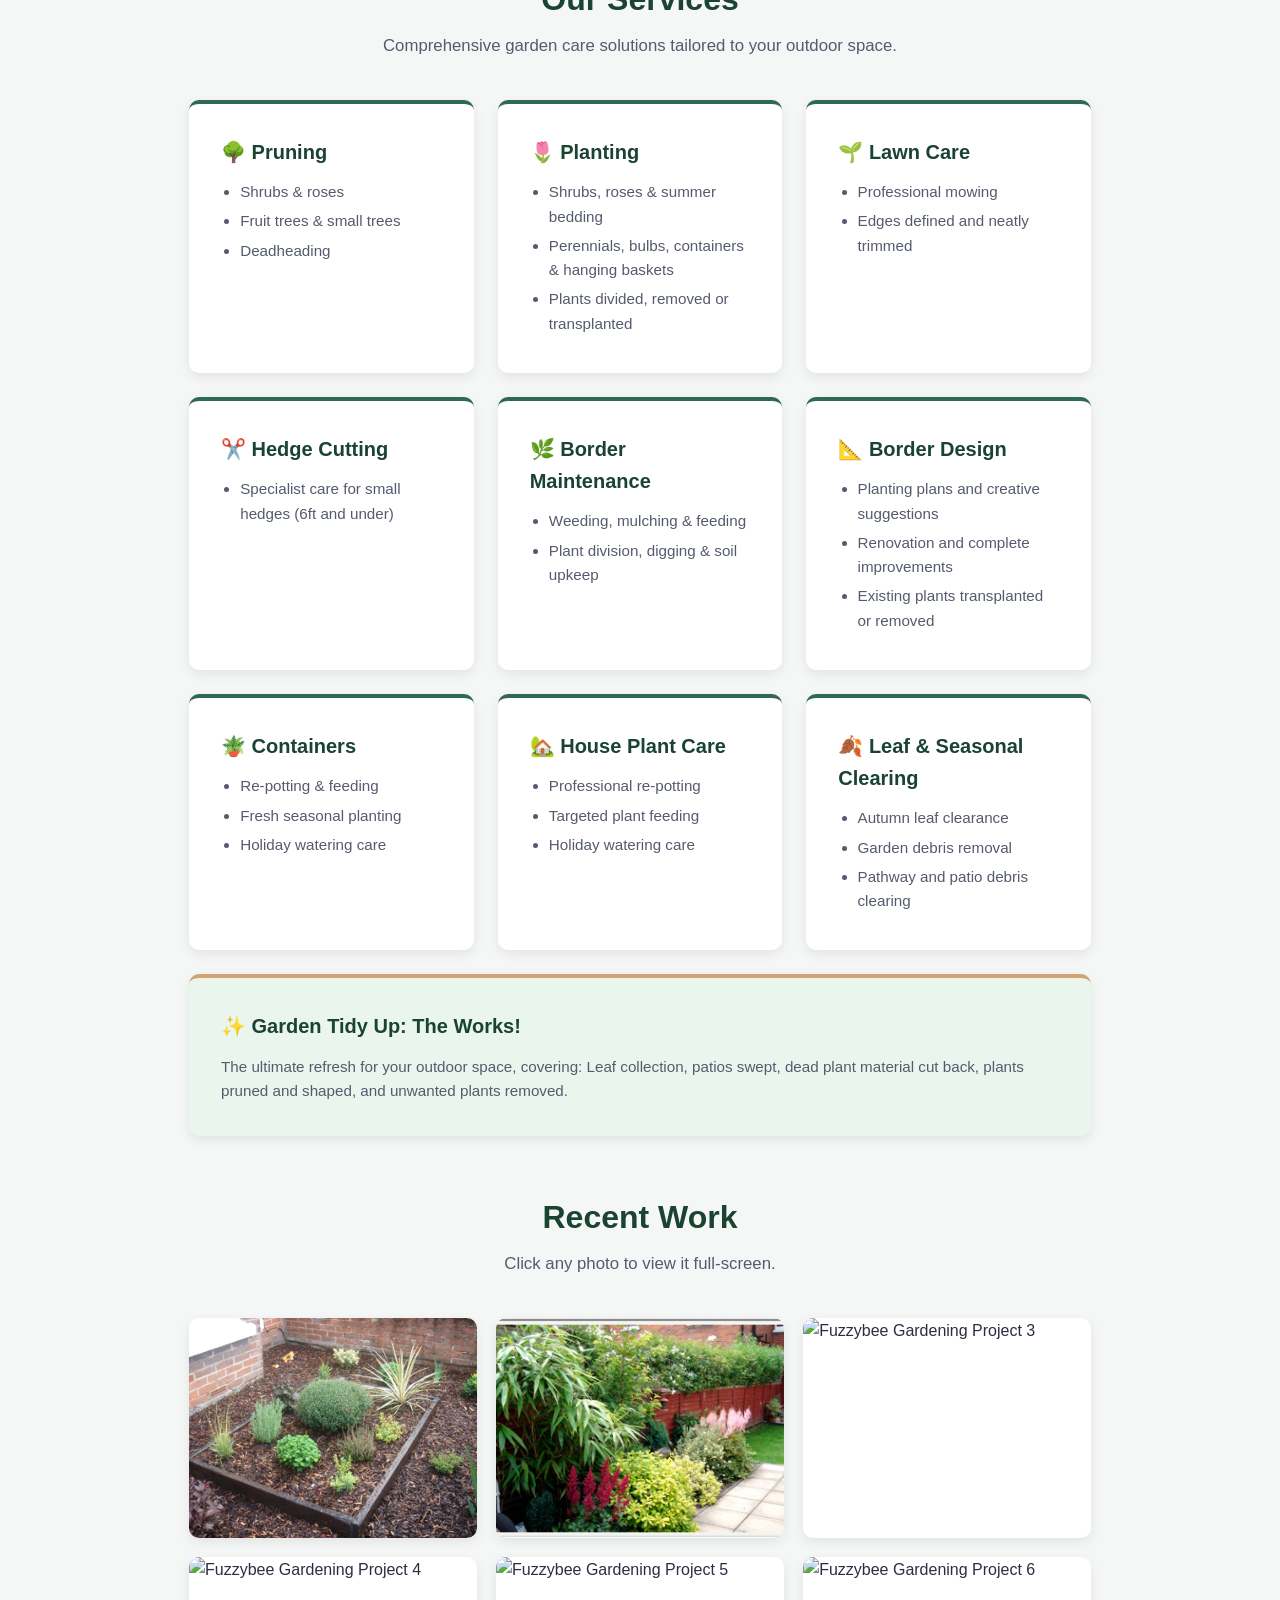
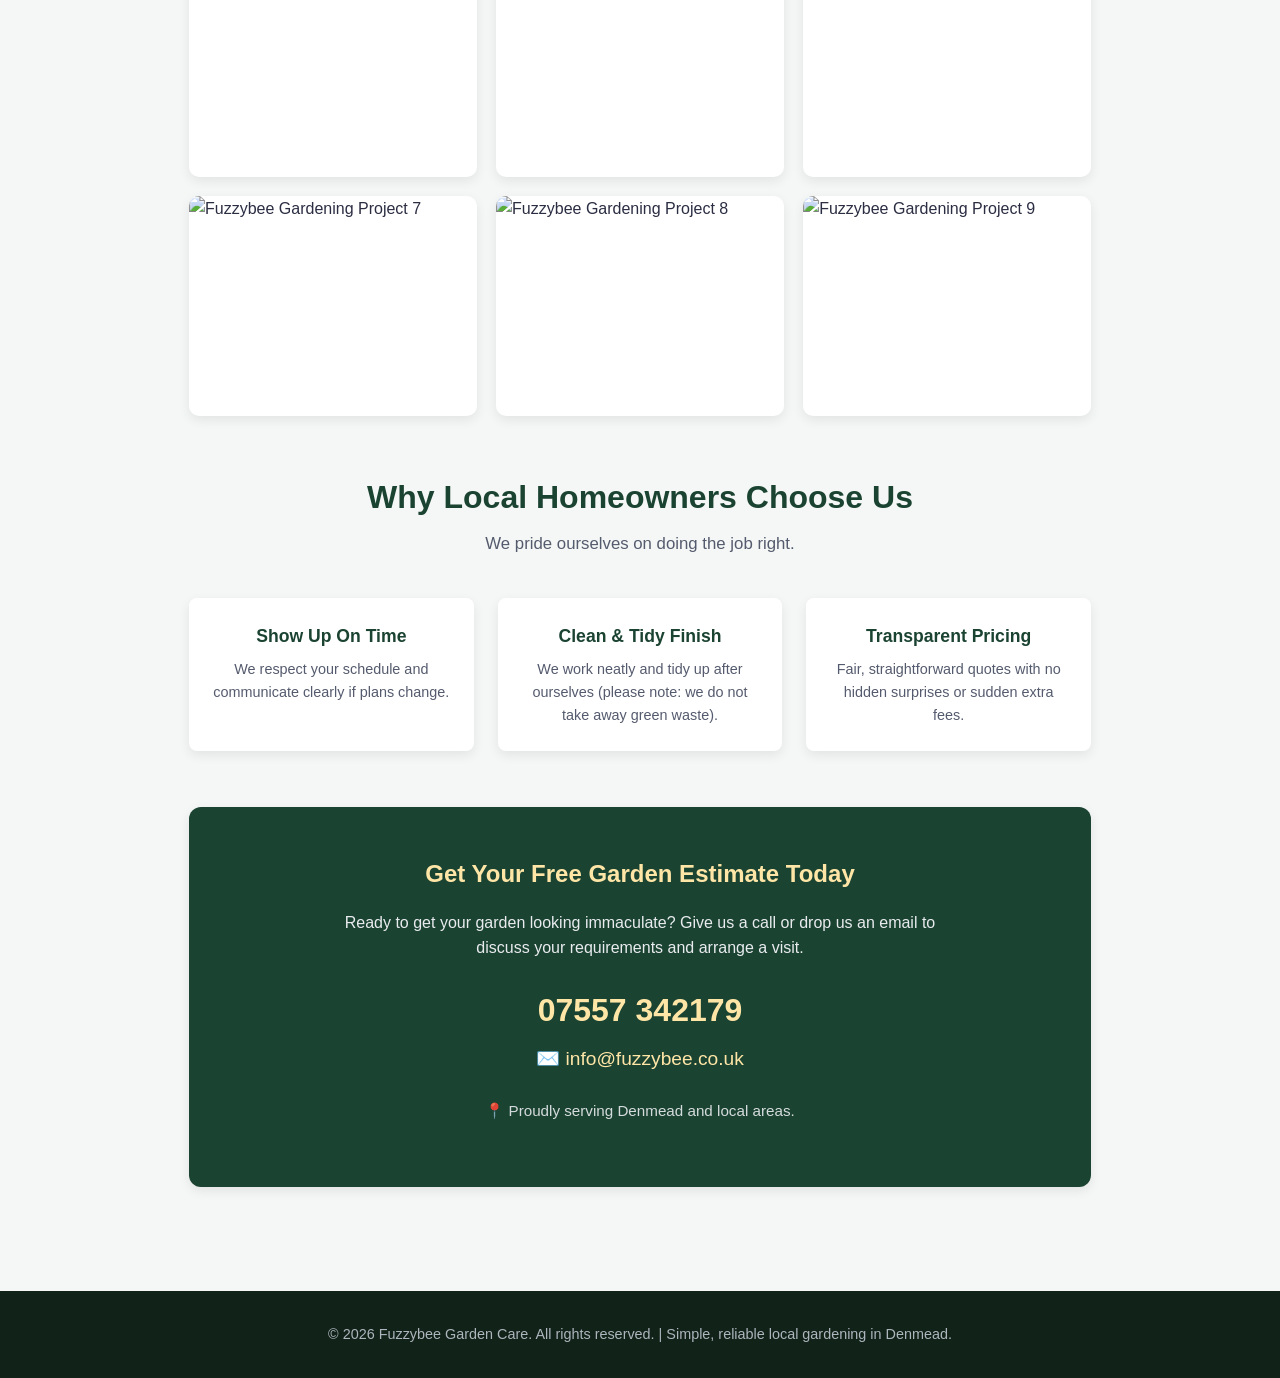
==== commit 9d787182: "Update index.html" ====
--- a/index.html
+++ b/index.html
@@ -32,7 +32,7 @@
     header {
       background: var(--primary);
       color: var(--white);
-      padding: 0.6rem 1.5rem;
+      padding: 0.8rem 1.5rem;
       position: sticky;
       top: 0;
       z-index: 1000;
@@ -54,25 +54,8 @@
       text-decoration: none;
     }
 
-    /* Larger white backing box for the top header logo */
-    .logo-wrapper-nav {
-      background: var(--white);
-      padding: 6px 12px;
-      border-radius: 8px;
-      display: flex;
-      align-items: center;
-      box-shadow: 0 2px 6px rgba(0,0,0,0.2);
-    }
-
-    .logo-img {
-      height: 48px;
-      width: auto;
-      display: block;
-      object-fit: contain;
-    }
-
     .logo-text {
-      font-size: 1.3rem;
+      font-size: 1.4rem;
       font-weight: 800;
       color: #ffe6a7;
     }
@@ -113,12 +96,28 @@
       background-position: center;
       color: var(--white);
       text-align: center;
-      padding: 5rem 1.5rem 4.5rem;
+      padding: 4rem 1.5rem 4rem;
     }
 
     .hero-content {
       max-width: 750px;
       margin: 0 auto;
+    }
+
+    .hero-logo-container {
+      background: var(--white);
+      padding: 12px 20px;
+      border-radius: 12px;
+      display: inline-block;
+      margin-bottom: 1.5rem;
+      box-shadow: 0 6px 20px rgba(0,0,0,0.25);
+    }
+
+    .hero-logo {
+      max-width: 260px;
+      width: 100%;
+      height: auto;
+      display: block;
     }
 
     .hero h1 {
@@ -242,6 +241,24 @@
       font-weight: 800;
       color: #ffe6a7;
       margin: 0.8rem 0;
+    }
+
+    .btn-wreath {
+      background: var(--accent);
+      color: var(--white);
+      padding: 0.8rem 1.6rem;
+      border-radius: 8px;
+      text-decoration: none;
+      font-weight: bold;
+      font-size: 1.05rem;
+      display: inline-block;
+      margin-top: 1.2rem;
+      box-shadow: 0 4px 10px rgba(0,0,0,0.2);
+      transition: background 0.2s;
+    }
+
+    .btn-wreath:hover {
+      background: var(--accent-hover);
     }
 
     /* Services Grid */
@@ -435,9 +452,6 @@
   <header>
     <div class="nav-container">
       <a href="#" class="logo-container">
-        <div class="logo-wrapper-nav">
-          <img src="Fuzzybeelogo.png" alt="Fuzzybee Garden Care Logo" class="logo-img">
-        </div>
         <span class="logo-text">Fuzzybee Garden Care</span>
       </a>
       <ul class="nav-links">
@@ -447,18 +461,21 @@
         <li><a href="#gallery">Recent Work</a></li>
         <li><a href="#contact">Contact</a></li>
       </ul>
-      <a href="tel:07123456789" class="btn-header">Call Now</a>
+      <a href="tel:07557342179" class="btn-header">Call Now</a>
     </div>
   </header>
 
   <!-- Hero Section -->
   <section class="hero">
     <div class="hero-content">
+      <div class="hero-logo-container">
+        <img src="Fuzzybeelogo.png" alt="Fuzzybee Garden Care" class="hero-logo">
+      </div>
       <h1>Your Garden, Looking Its Best All Year Round</h1>
       <p>Professional, reliable garden maintenance and lawn care for local homeowners in Denmead and local areas who want a gorgeous outdoor space.</p>
       <div class="hero-buttons">
-        <a href="tel:07123456789" class="btn-primary">📞 Call for a Quote</a>
-        <a href="mailto:info@fuzzybeegardencare.co.uk" class="btn-primary btn-email">✉️ Email for a Quote</a>
+        <a href="tel:07557342179" class="btn-primary">📞 Call for a Quote</a>
+        <a href="mailto:info@fuzzybee.co.uk" class="btn-primary btn-email">✉️ Email for a Quote</a>
         <a href="#gallery" class="btn-secondary">View Our Work</a>
       </div>
     </div>
@@ -486,12 +503,13 @@
       </div>
     </section>
 
-    <!-- Christmas Wreaths Section -->
+    <!-- Christmas Wreaths Section with Enquire Button -->
     <section id="wreaths" class="wreaths-banner">
       <h2>🎄 Handmade Christmas Wreaths</h2>
       <p>Bring a touch of festive elegance to your front door this holiday season with our beautiful, handcrafted wreaths.</p>
       <div class="wreaths-price">£30 each</div>
-      <p style="font-size: 1.1rem; color: #e9ecef;">Includes <strong>free local delivery within Denmead</strong>!</p>
+      <p style="font-size: 1.1rem; color: #e9ecef; margin-bottom: 0.5rem;">Includes <strong>free local delivery within Denmead</strong>!</p>
+      <a href="mailto:info@fuzzybee.co.uk?subject=Christmas%20Wreath%20Enquiry" class="btn-wreath">✉️ Enquire Now via Email</a>
     </section>
 
     <!-- Detailed Services Section -->
@@ -629,8 +647,8 @@
         <h2>Get Your Free Garden Estimate Today</h2>
         <p>Ready to get your garden looking immaculate? Give us a call or drop us an email to discuss your requirements and arrange a visit.</p>
         
-        <a href="tel:07123456789" class="phone-display">07123 456789</a><br>
-        <a href="mailto:info@fuzzybeegardencare.co.uk" class="email-display">✉️ info@fuzzybeegardencare.co.uk</a>
+        <a href="tel:07557342179" class="phone-display">07557 342179</a><br>
+        <a href="mailto:info@fuzzybee.co.uk" class="email-display">✉️ info@fuzzybee.co.uk</a>
         
         <p style="font-size: 0.95rem; margin-top: 0.5rem; opacity: 0.9;">
           📍 Proudly serving Denmead and local areas.
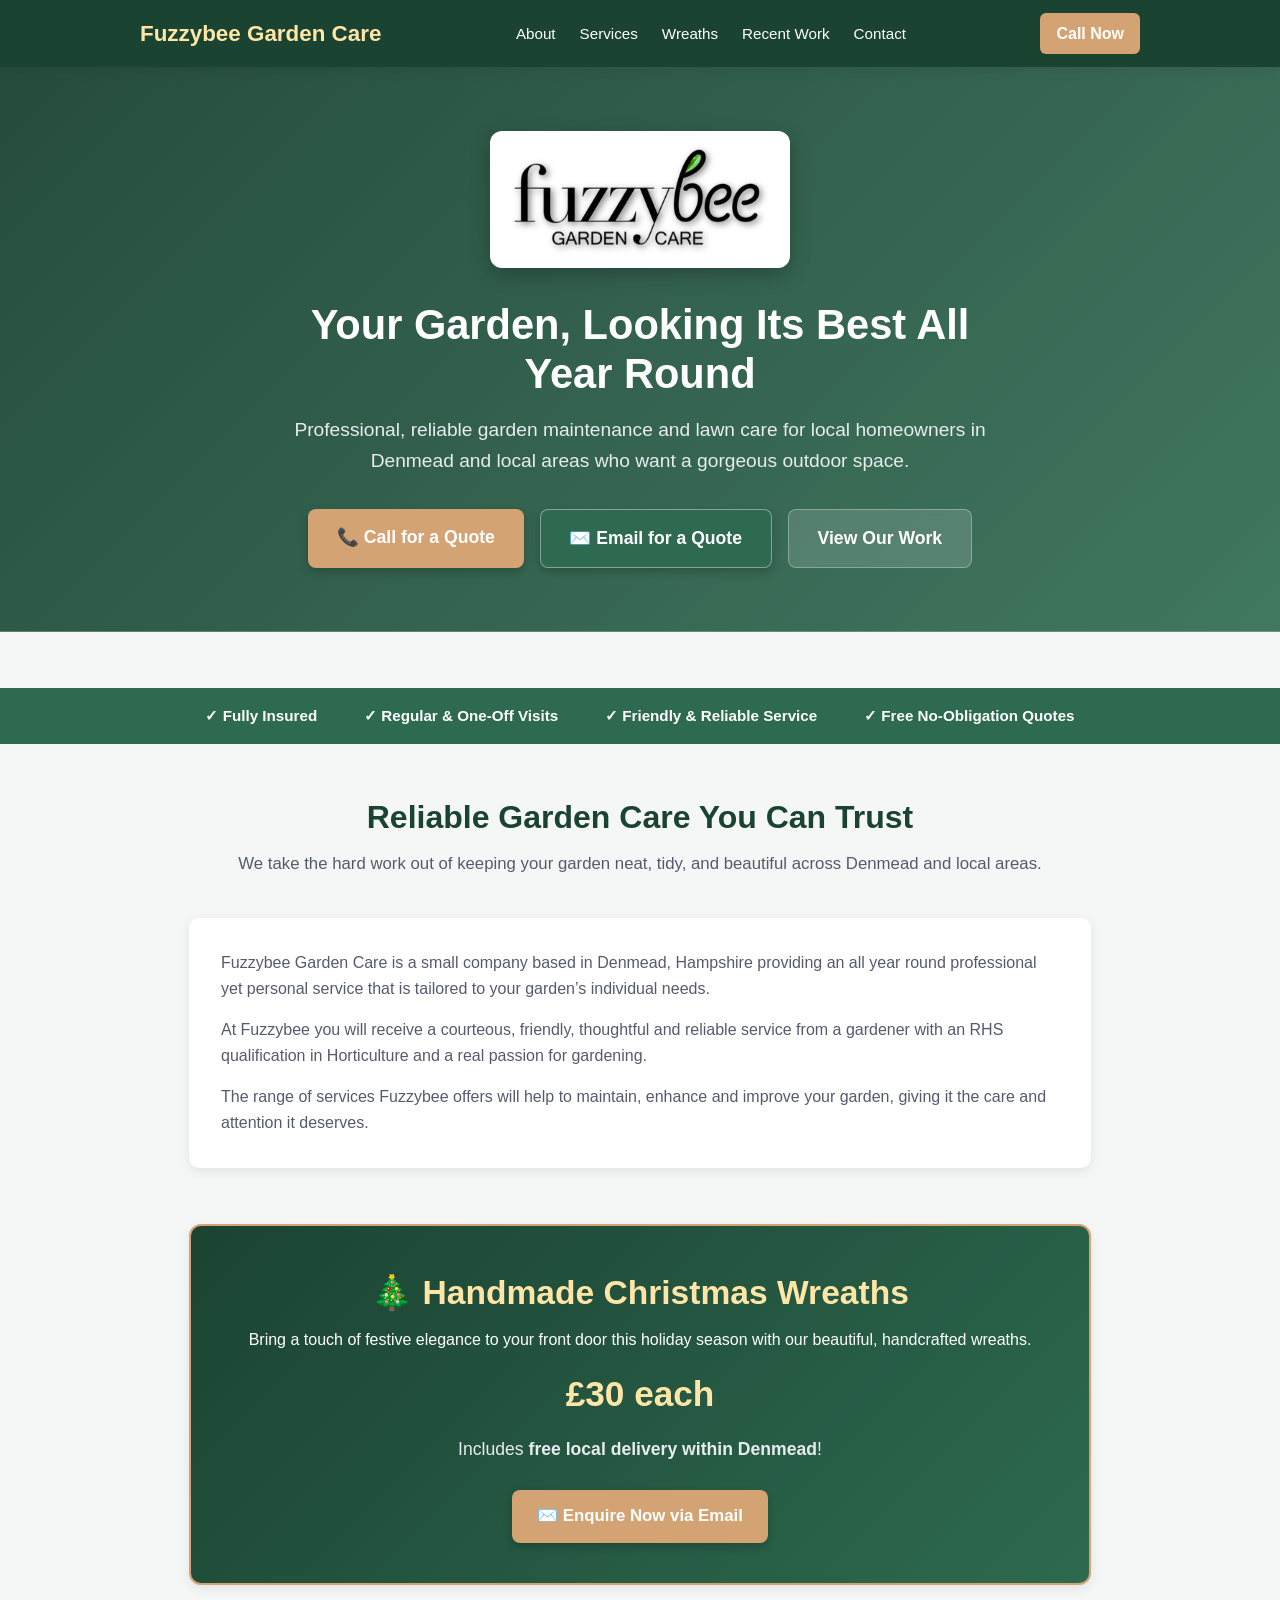
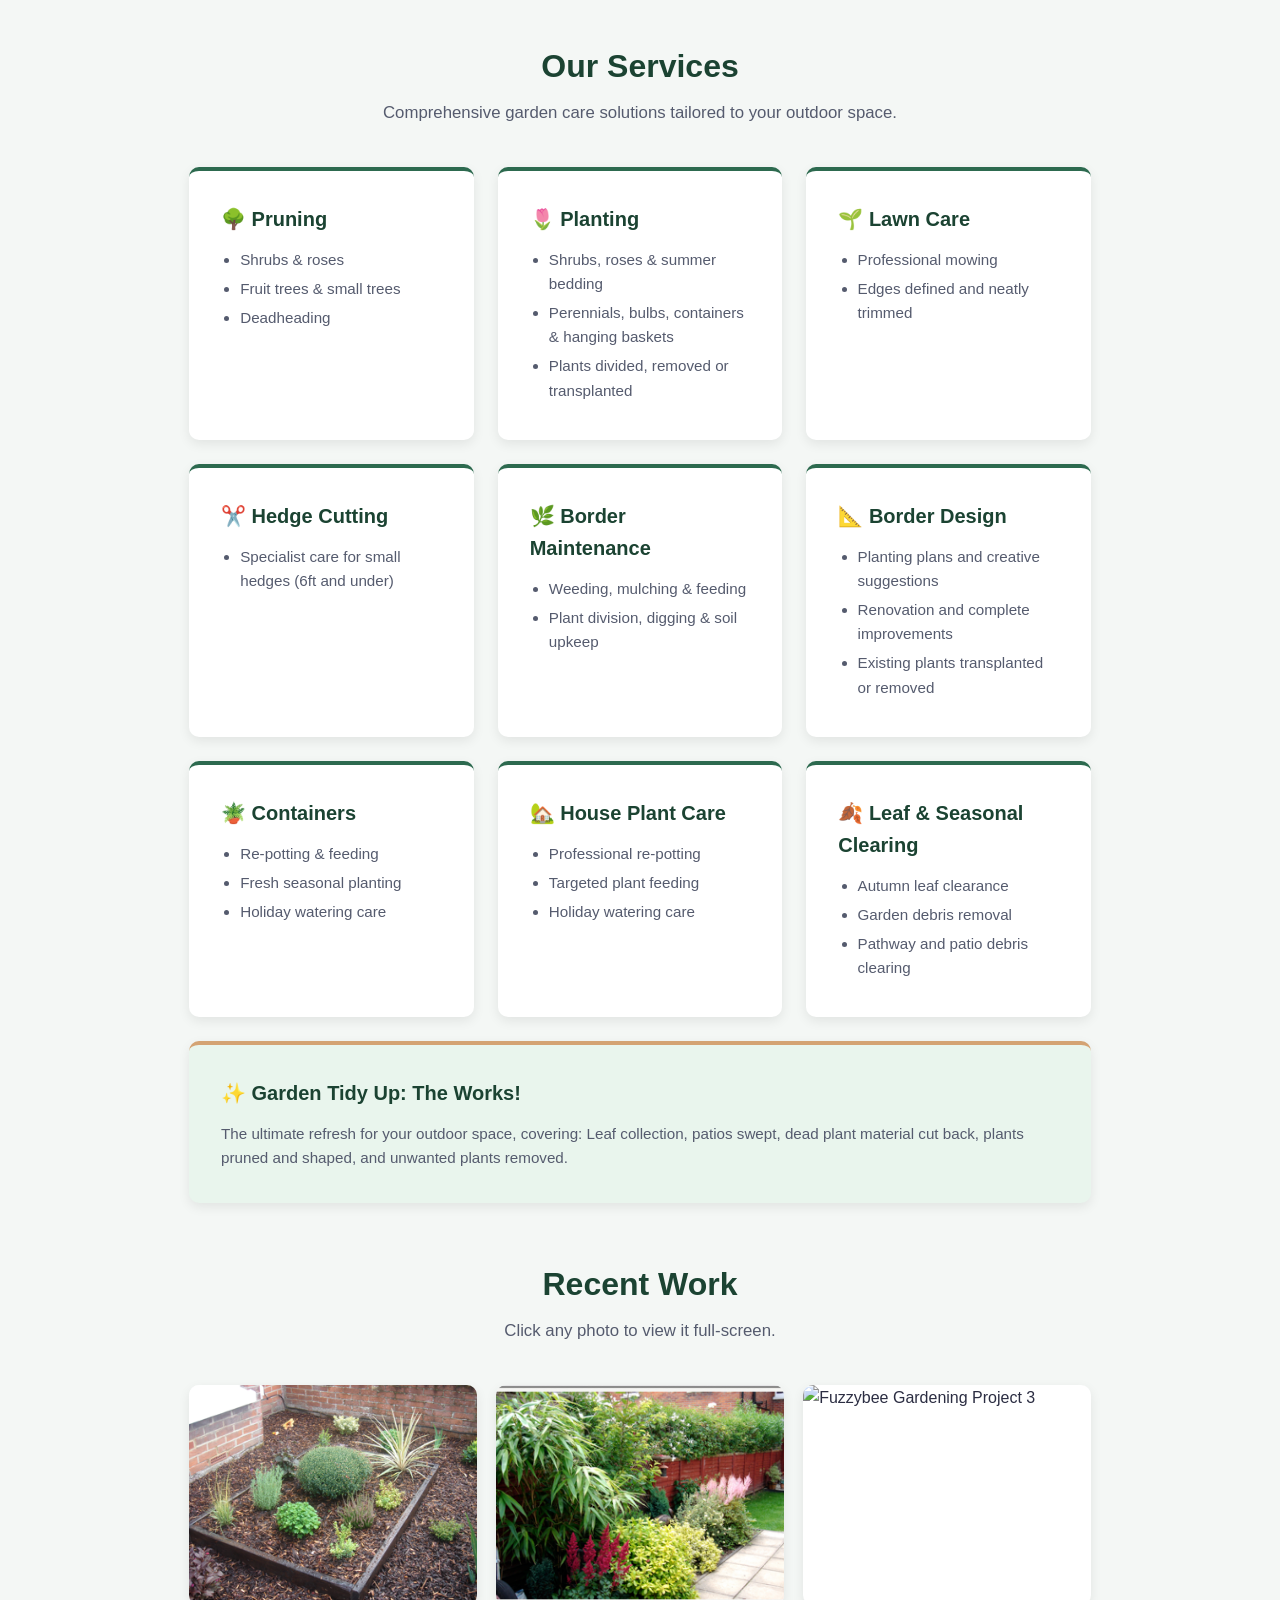
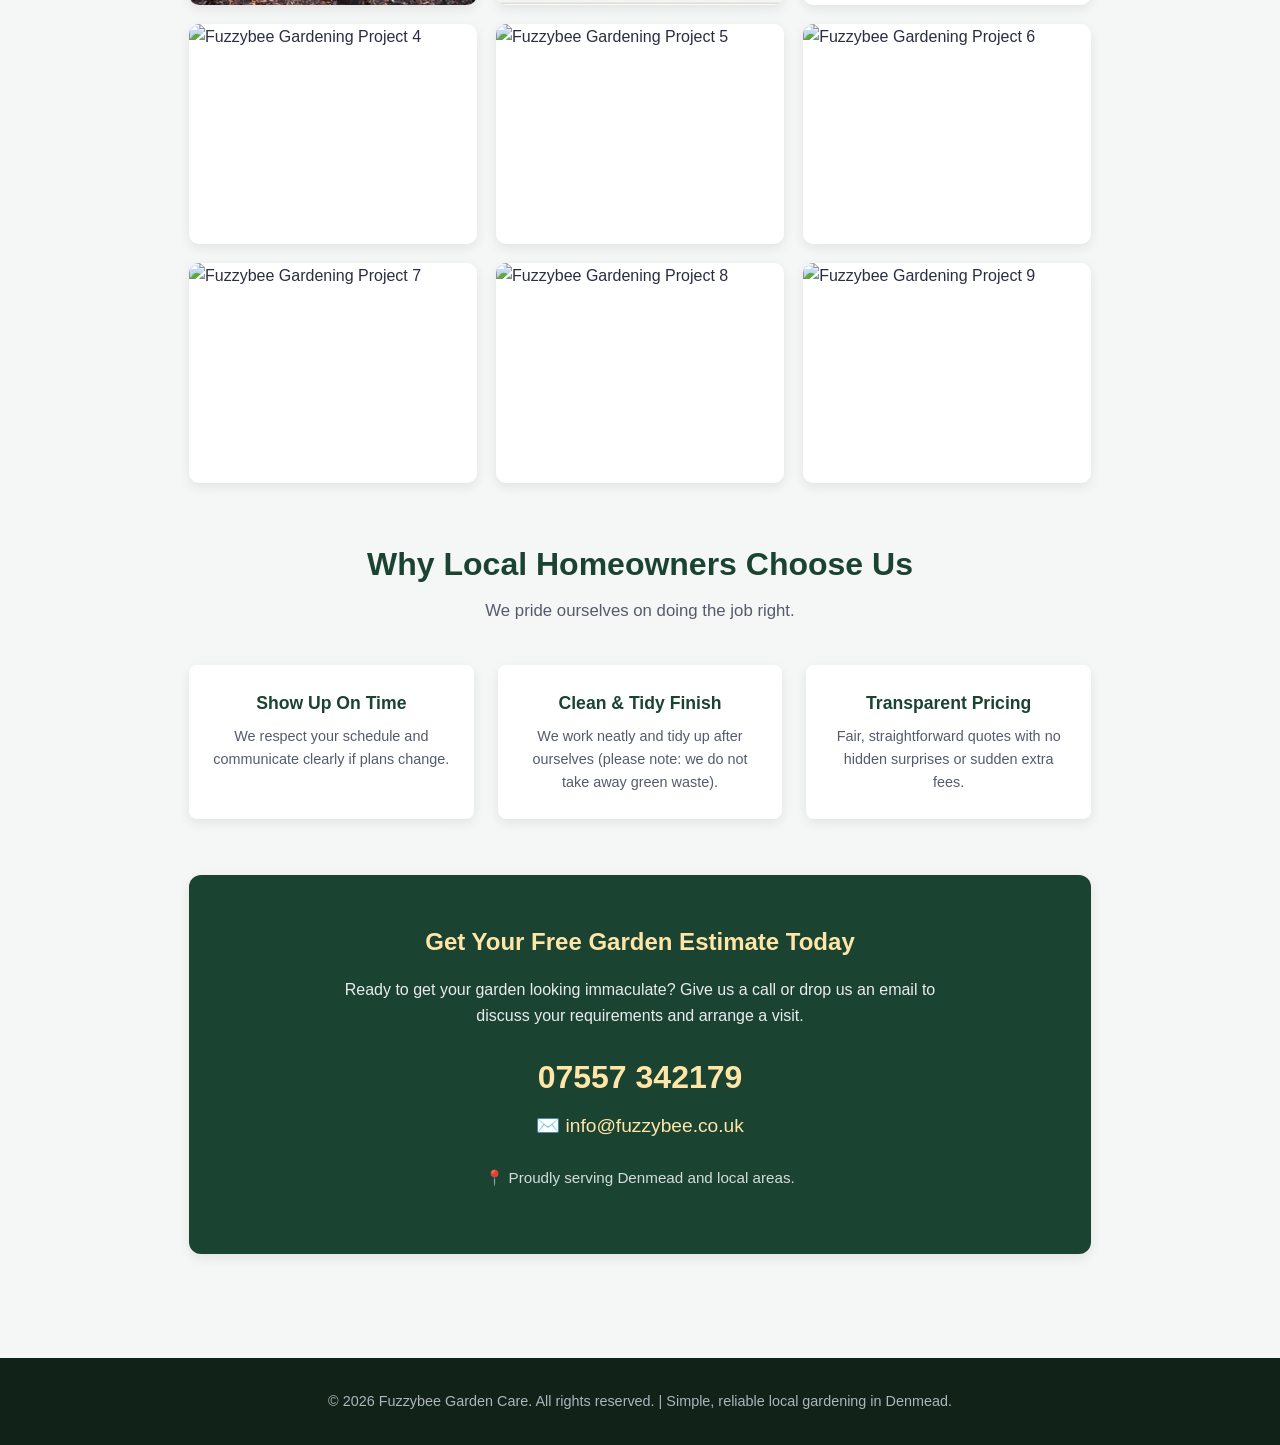
==== commit 4ec03db5: "Revise about section content for clarity and detail Updated the content in the 'about' section to pr" ====
--- a/index.html
+++ b/index.html
@@ -202,6 +202,7 @@
 
     section {
       margin-bottom: 3.5rem;
+      scroll-margin-top: 90px; 
     }
 
     .section-title {
@@ -498,8 +499,9 @@
       <h2 class="section-title">Reliable Garden Care You Can Trust</h2>
       <p class="section-subtitle">We take the hard work out of keeping your garden neat, tidy, and beautiful across Denmead and local areas.</p>
       <div style="background: var(--white); padding: 2rem; border-radius: 10px; box-shadow: var(--shadow);">
-        <p style="color: var(--text-muted); margin-bottom: 1rem;">At Fuzzybee Garden Care, we understand that a well-maintained garden is an extension of your home—but finding the time to keep on top of the mowing, pruning, and tending can be a challenge.</p>
-        <p style="color: var(--text-muted);">Whether you are looking for regular upkeep or a comprehensive seasonal tidy-up, we provide honest, professional work with a friendly smile.</p>
+        <p style="color: var(--text-muted); margin-bottom: 1rem;">Fuzzybee Garden Care is a small company based in Denmead, Hampshire providing an all year round professional yet personal service that is tailored to your garden’s individual needs.</p>
+        <p style="color: var(--text-muted); margin-bottom: 1rem;">At Fuzzybee you will receive a courteous, friendly, thoughtful and reliable service from a gardener with an RHS qualification in Horticulture and a real passion for gardening.</p>
+        <p style="color: var(--text-muted);">The range of services Fuzzybee offers will help to maintain, enhance and improve your garden, giving it the care and attention it deserves.</p>
       </div>
     </section>
 
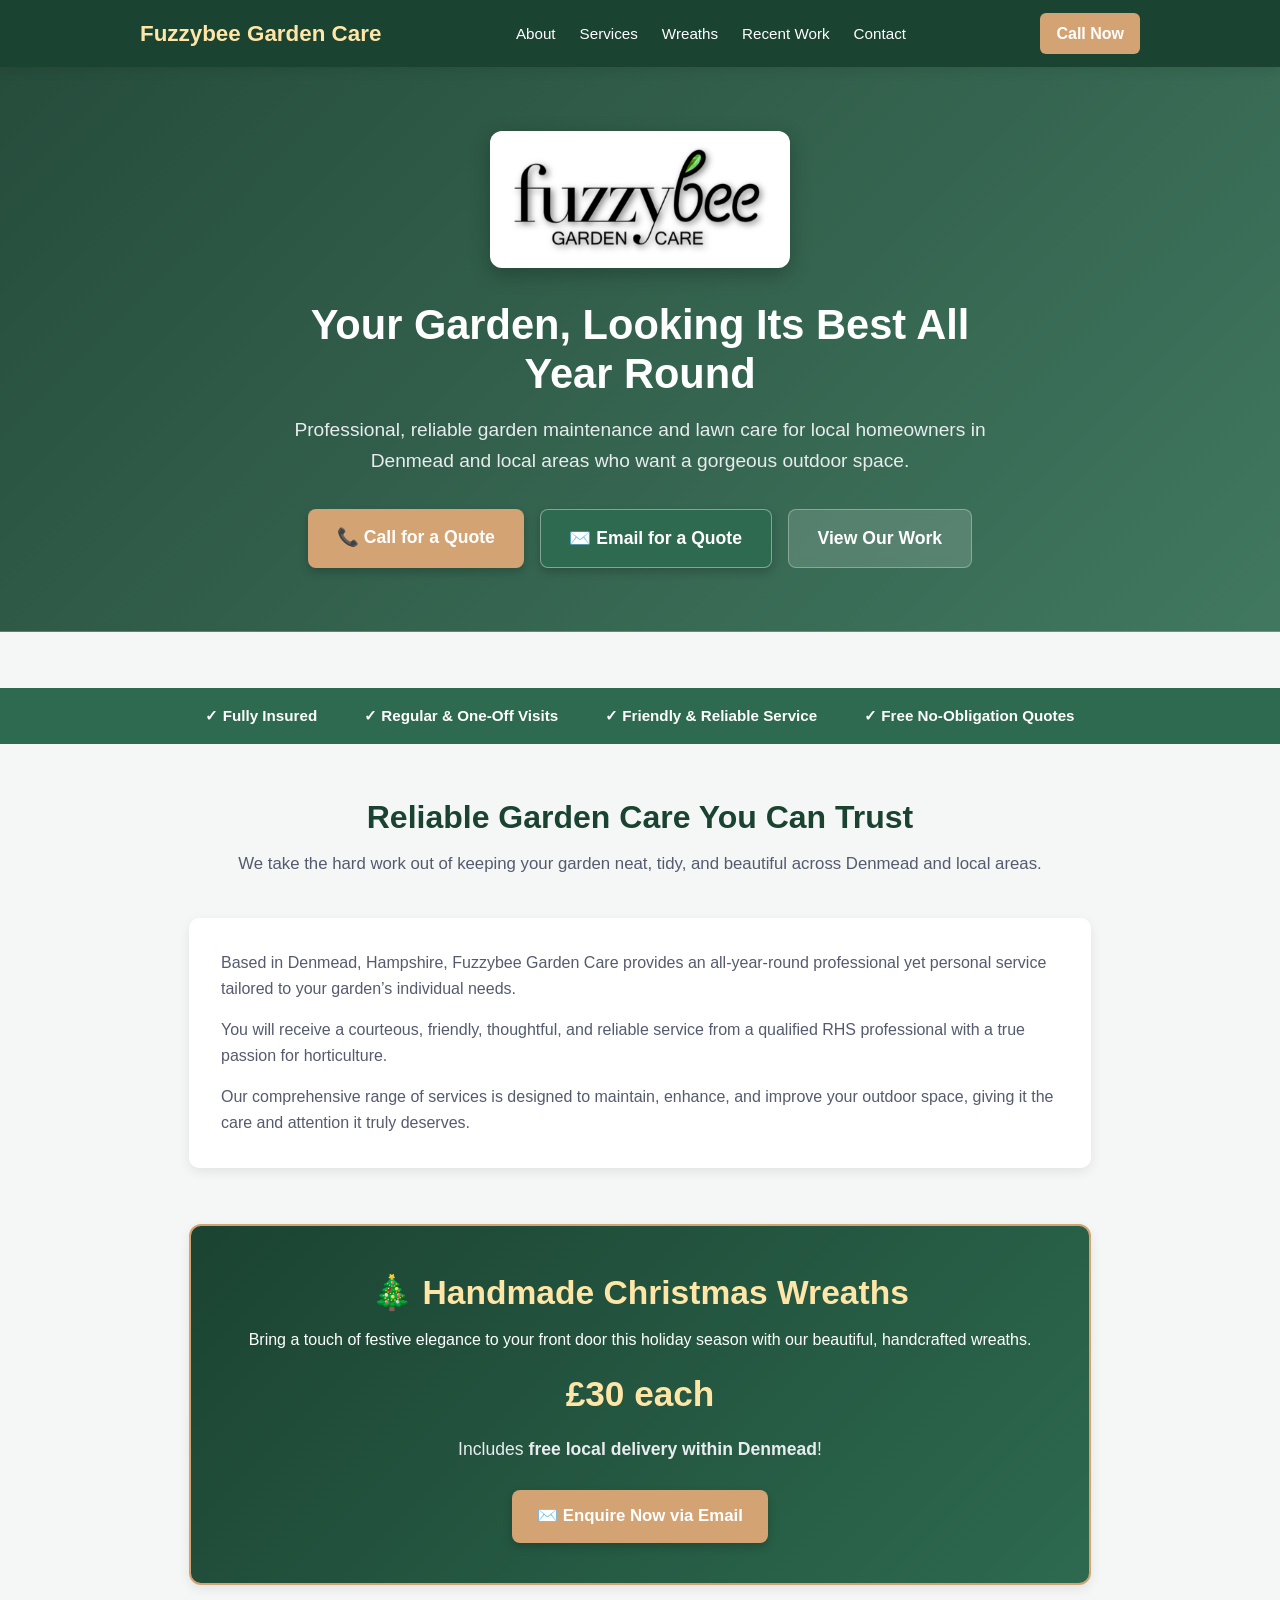
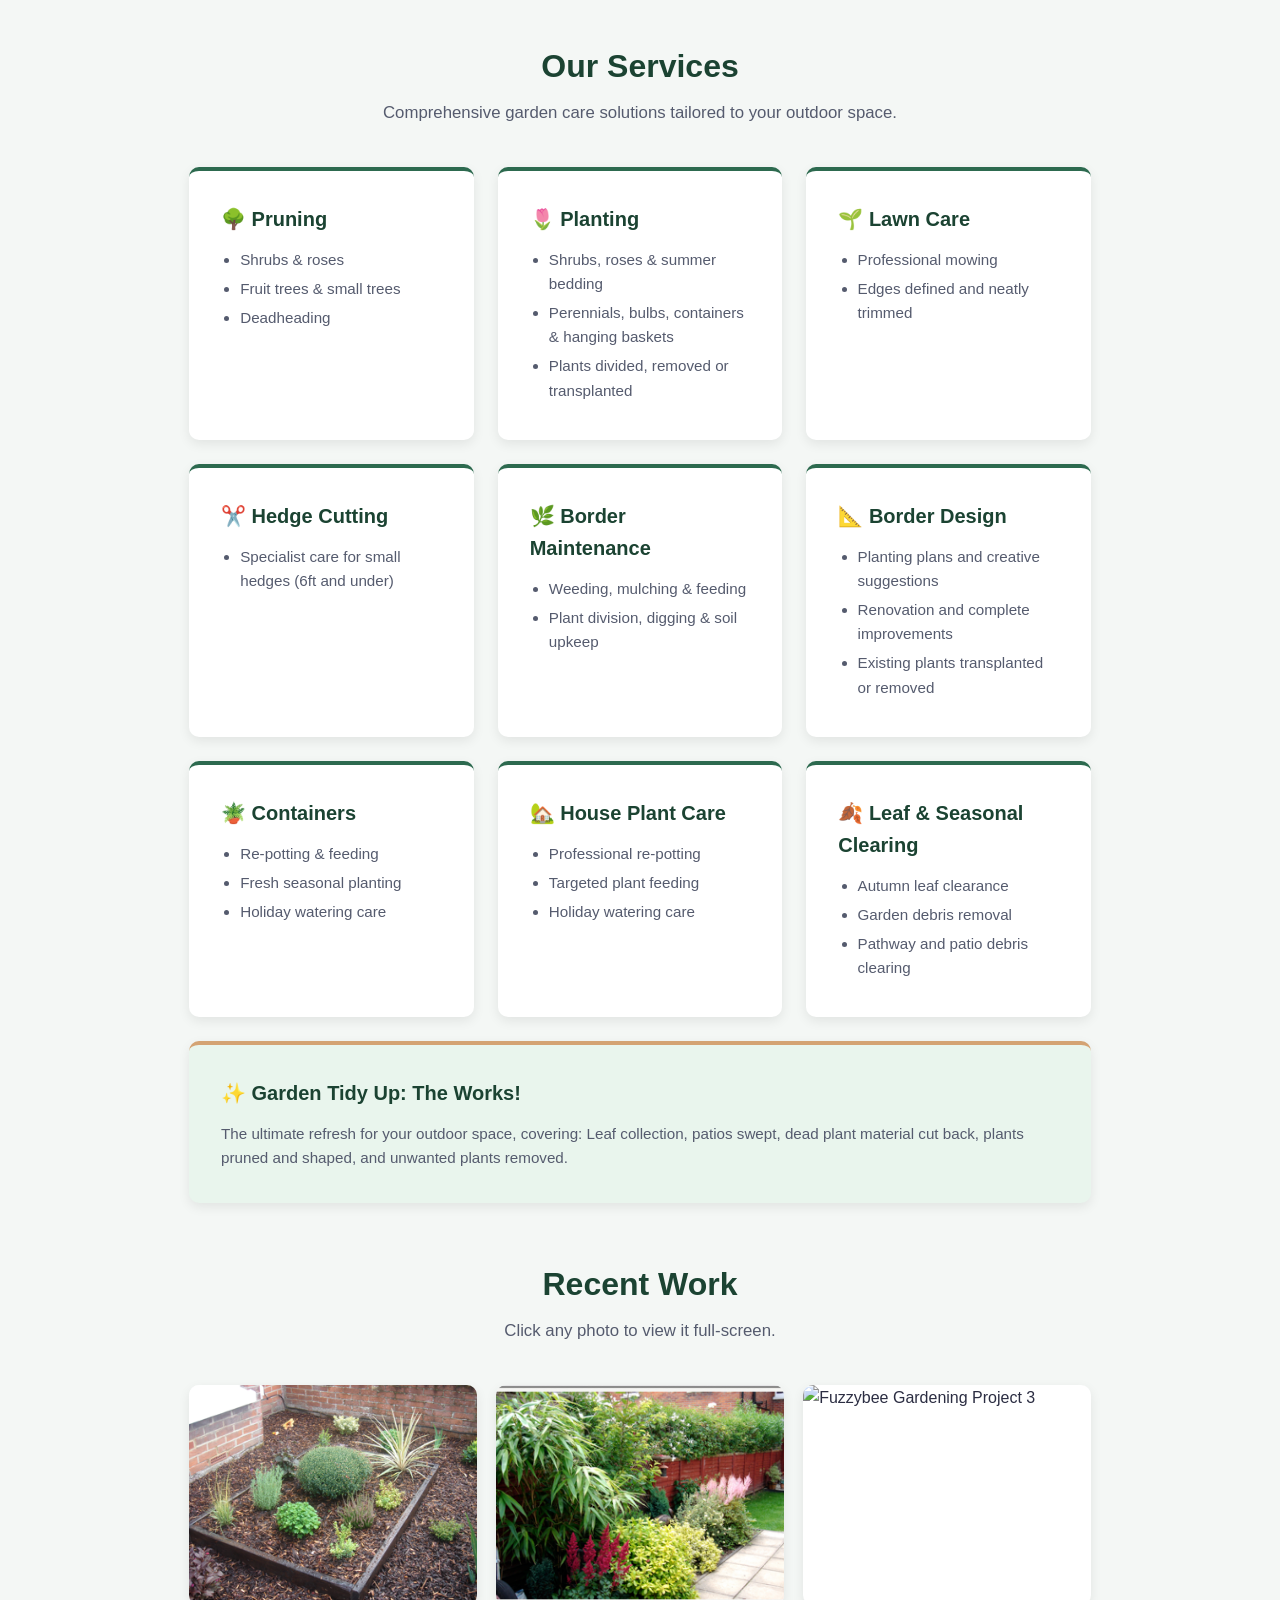
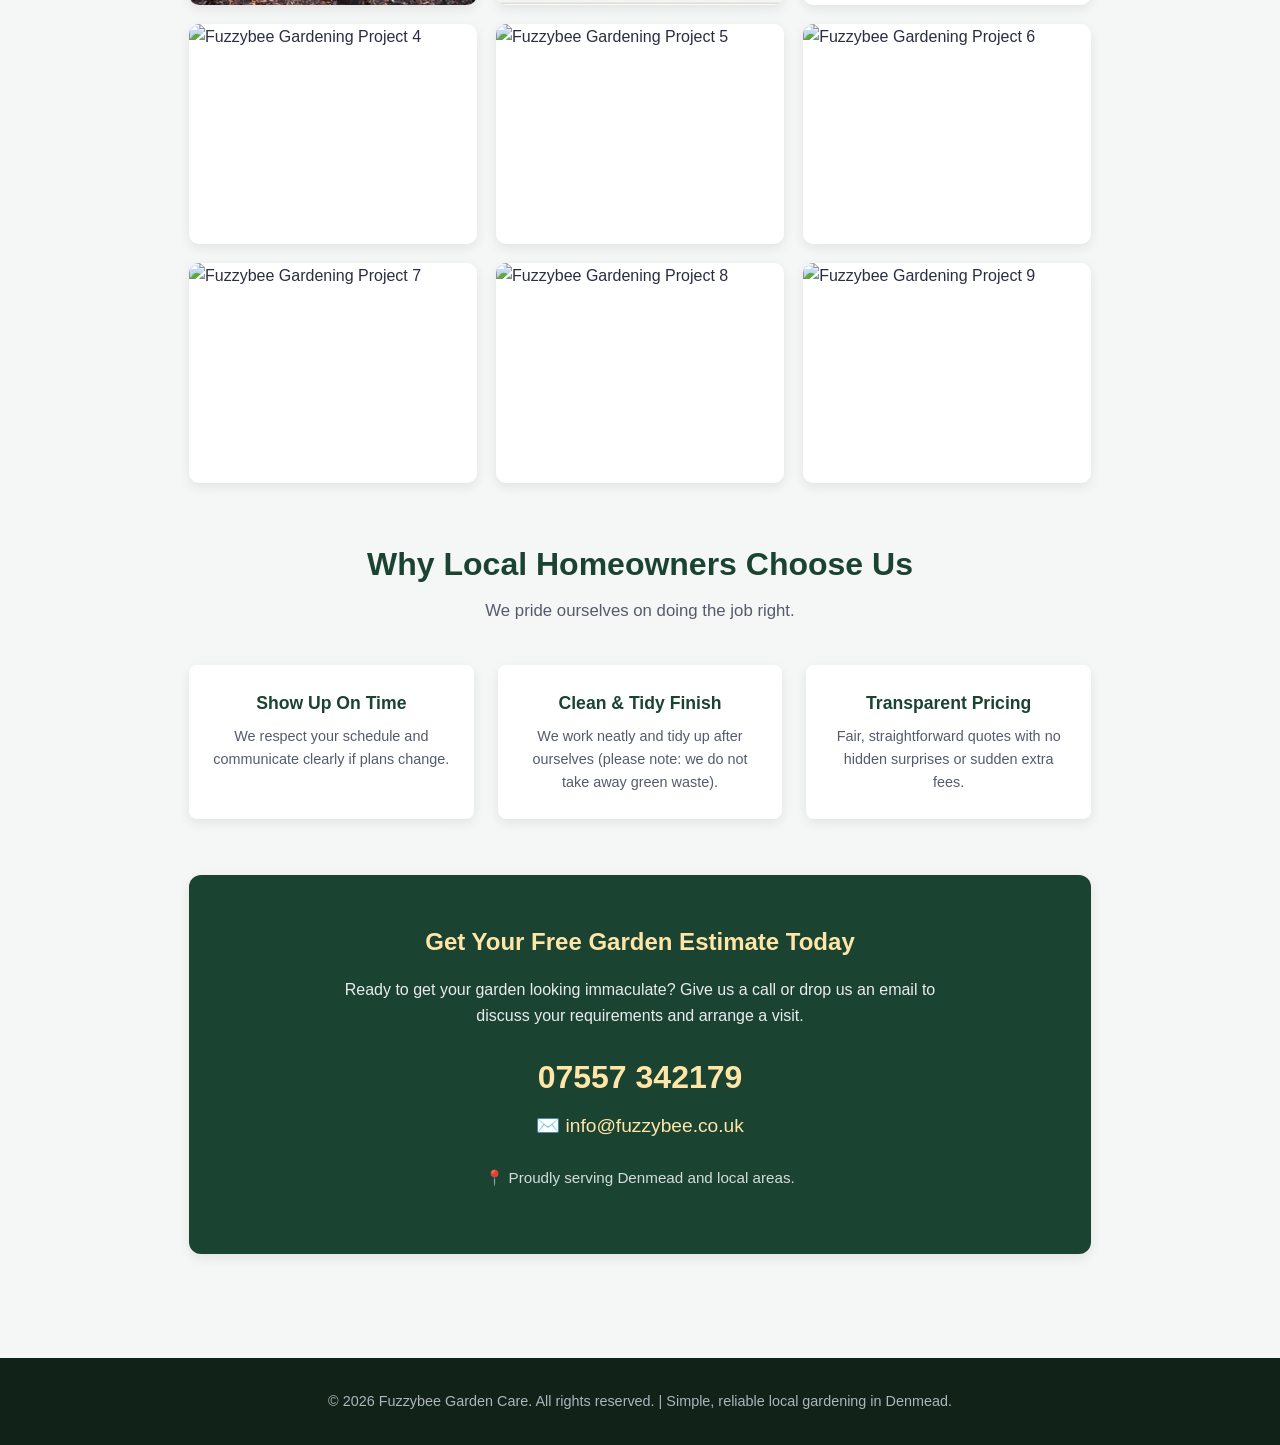
==== commit 2abd2a12: "Revise about section content for clarity and detail" ====
--- a/index.html
+++ b/index.html
@@ -499,9 +499,9 @@
       <h2 class="section-title">Reliable Garden Care You Can Trust</h2>
       <p class="section-subtitle">We take the hard work out of keeping your garden neat, tidy, and beautiful across Denmead and local areas.</p>
       <div style="background: var(--white); padding: 2rem; border-radius: 10px; box-shadow: var(--shadow);">
-        <p style="color: var(--text-muted); margin-bottom: 1rem;">Fuzzybee Garden Care is a small company based in Denmead, Hampshire providing an all year round professional yet personal service that is tailored to your garden’s individual needs.</p>
-        <p style="color: var(--text-muted); margin-bottom: 1rem;">At Fuzzybee you will receive a courteous, friendly, thoughtful and reliable service from a gardener with an RHS qualification in Horticulture and a real passion for gardening.</p>
-        <p style="color: var(--text-muted);">The range of services Fuzzybee offers will help to maintain, enhance and improve your garden, giving it the care and attention it deserves.</p>
+        <p style="color: var(--text-muted); margin-bottom: 1rem;">Based in Denmead, Hampshire, Fuzzybee Garden Care provides an all-year-round professional yet personal service tailored to your garden’s individual needs.</p>
+        <p style="color: var(--text-muted); margin-bottom: 1rem;">You will receive a courteous, friendly, thoughtful, and reliable service from a qualified RHS professional with a true passion for horticulture.</p>
+        <p style="color: var(--text-muted);">Our comprehensive range of services is designed to maintain, enhance, and improve your outdoor space, giving it the care and attention it truly deserves.</p>
       </div>
     </section>
 
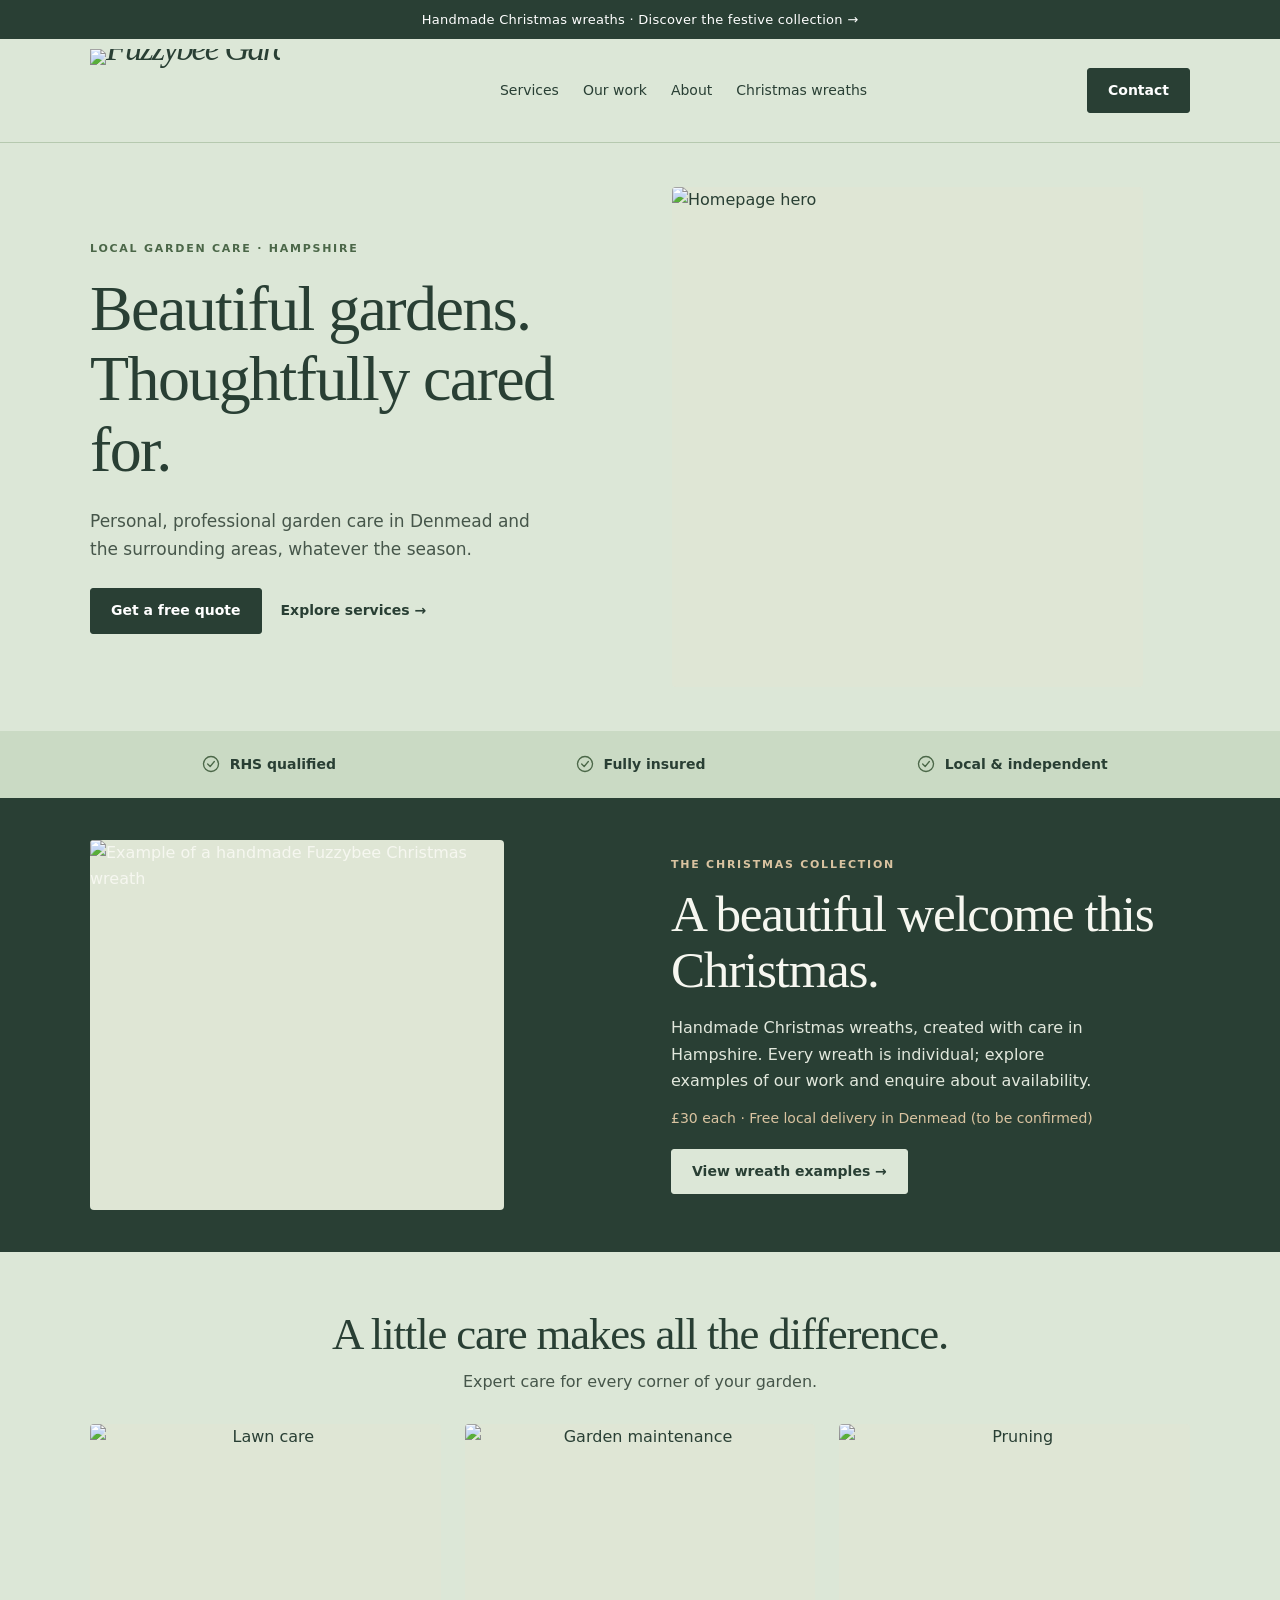
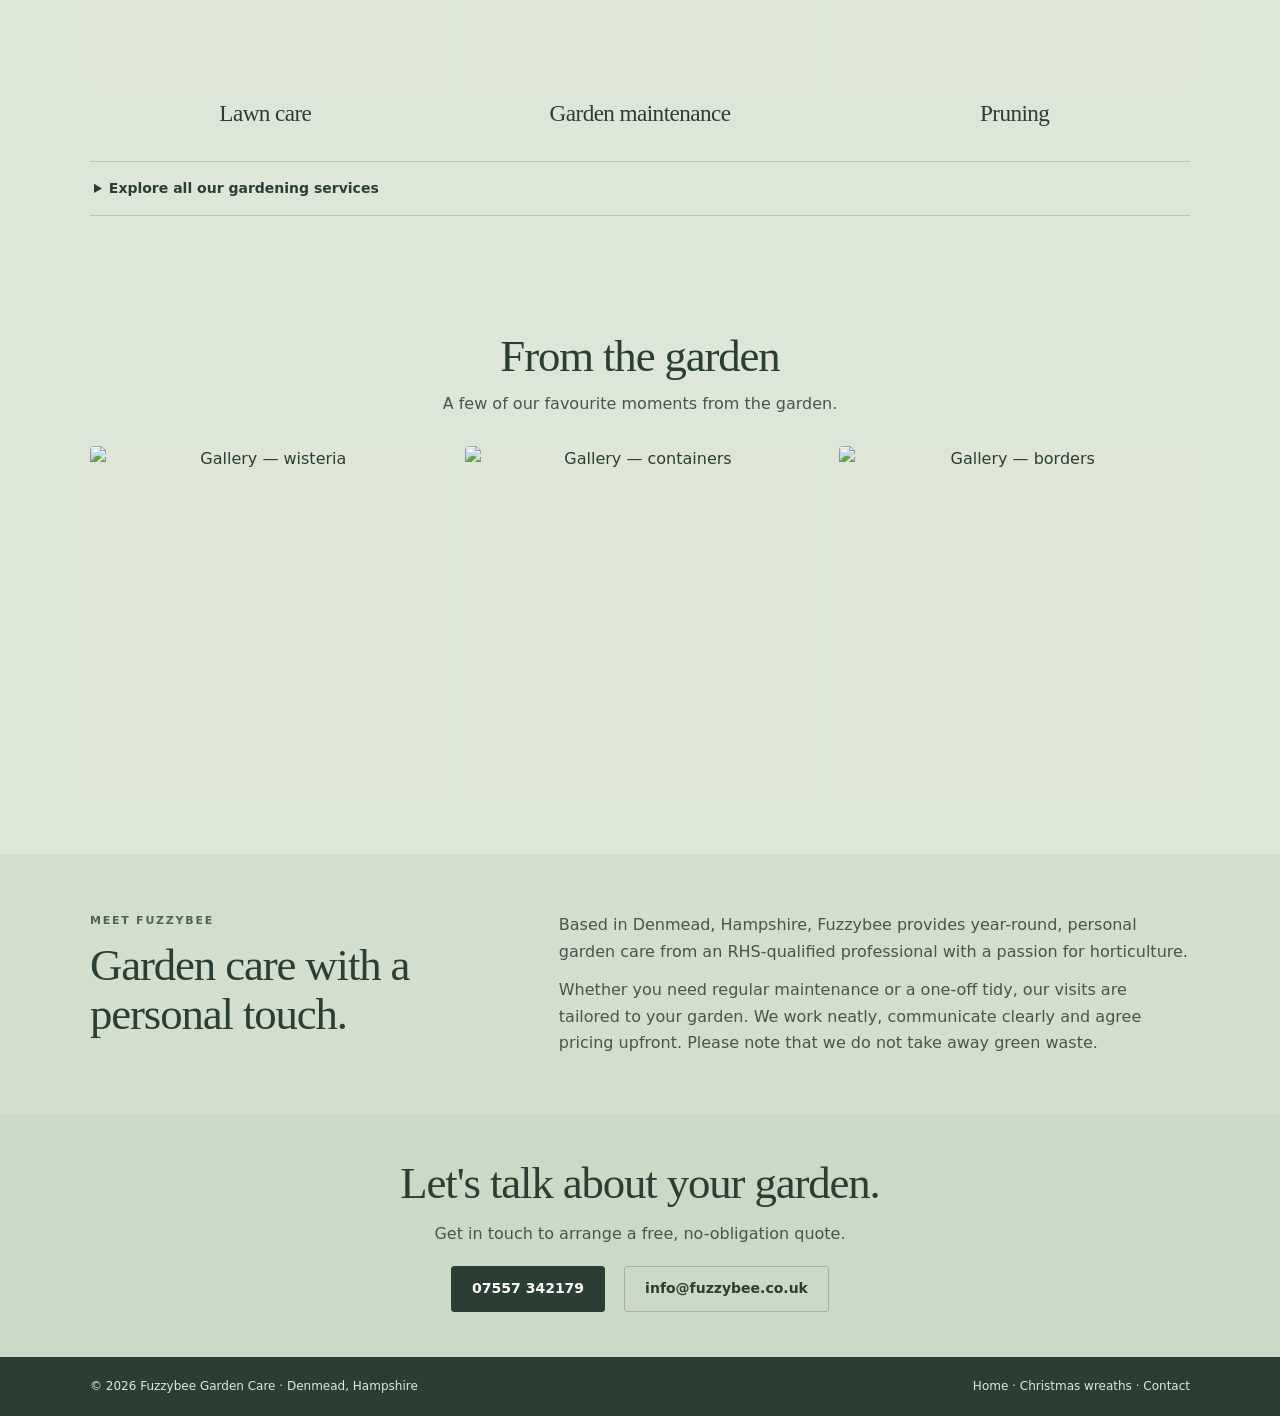
==== commit 5be8e71f: "Add files via upload" ====
--- a/index.html
+++ b/index.html
@@ -1,702 +1,3 @@
 <!DOCTYPE html>
-<html lang="en-GB">
-<head>
-  <meta charset="UTF-8">
-  <meta name="viewport" content="width=device-width, initial-scale=1.0">
-  <title>Fuzzybee Garden Care | Professional Local Gardening & Lawn Maintenance in Denmead</title>
-  <meta name="description" content="Friendly, reliable garden maintenance, lawn care, pruning, and planting across Denmead and local areas. Fully insured. Call or email for a free quote.">
-  <style>
-    :root {
-      --primary: #1b4332;
-      --primary-light: #2d6a4f;
-      --accent: #d4a373;
-      --accent-hover: #bc6c25;
-      --text-dark: #2b2d42;
-      --text-muted: #555b6e;
-      --bg-light: #f4f7f5;
-      --white: #ffffff;
-      --shadow: 0 4px 12px rgba(0, 0, 0, 0.08);
-    }
 
-    * { box-sizing: border-box; margin: 0; padding: 0; }
-
-    body {
-      font-family: -apple-system, BlinkMacSystemFont, "Segoe UI", Roboto, Helvetica, Arial, sans-serif;
-      color: var(--text-dark);
-      background-color: var(--bg-light);
-      line-height: 1.6;
-      scroll-behavior: smooth;
-    }
-
-    /* Sticky Navigation Header */
-    header {
-      background: var(--primary);
-      color: var(--white);
-      padding: 0.8rem 1.5rem;
-      position: sticky;
-      top: 0;
-      z-index: 1000;
-      box-shadow: var(--shadow);
-    }
-
-    .nav-container {
-      max-width: 1000px;
-      margin: 0 auto;
-      display: flex;
-      justify-content: space-between;
-      align-items: center;
-    }
-
-    .logo-container {
-      display: flex;
-      align-items: center;
-      gap: 0.8rem;
-      text-decoration: none;
-    }
-
-    .logo-text {
-      font-size: 1.4rem;
-      font-weight: 800;
-      color: #ffe6a7;
-    }
-
-    .nav-links {
-      display: flex;
-      gap: 1.5rem;
-      list-style: none;
-      align-items: center;
-    }
-
-    .nav-links a {
-      color: var(--white);
-      text-decoration: none;
-      font-size: 0.95rem;
-      font-weight: 500;
-      transition: color 0.2s;
-    }
-
-    .nav-links a:hover { color: #ffe6a7; }
-
-    .btn-header {
-      background: var(--accent);
-      color: var(--white);
-      padding: 0.5rem 1rem;
-      border-radius: 6px;
-      text-decoration: none;
-      font-weight: 700;
-      transition: background 0.2s;
-    }
-
-    .btn-header:hover { background: var(--accent-hover); }
-
-    /* Hero Section */
-    .hero {
-      background: linear-gradient(135deg, rgba(27, 67, 50, 0.95) 0%, rgba(45, 106, 79, 0.9) 100%), url('https://images.unsplash.com/photo-1558904541-efa8c4b57422?auto=format&fit=crop&w=1200&q=80');
-      background-size: cover;
-      background-position: center;
-      color: var(--white);
-      text-align: center;
-      padding: 4rem 1.5rem 4rem;
-    }
-
-    .hero-content {
-      max-width: 750px;
-      margin: 0 auto;
-    }
-
-    .hero-logo-container {
-      background: var(--white);
-      padding: 12px 20px;
-      border-radius: 12px;
-      display: inline-block;
-      margin-bottom: 1.5rem;
-      box-shadow: 0 6px 20px rgba(0,0,0,0.25);
-    }
-
-    .hero-logo {
-      max-width: 260px;
-      width: 100%;
-      height: auto;
-      display: block;
-    }
-
-    .hero h1 {
-      font-size: 2.6rem;
-      margin-bottom: 1rem;
-      line-height: 1.2;
-    }
-
-    .hero p {
-      font-size: 1.2rem;
-      color: #e9ecef;
-      margin-bottom: 2rem;
-    }
-
-    .hero-buttons {
-      display: flex;
-      gap: 1rem;
-      justify-content: center;
-      flex-wrap: wrap;
-    }
-
-    .btn-primary {
-      background: var(--accent);
-      color: var(--white);
-      padding: 0.9rem 1.8rem;
-      border-radius: 8px;
-      text-decoration: none;
-      font-weight: bold;
-      font-size: 1.1rem;
-      box-shadow: 0 4px 10px rgba(0,0,0,0.2);
-      transition: background 0.2s;
-    }
-
-    .btn-primary:hover { background: var(--accent-hover); }
-
-    .btn-email {
-      background: var(--primary-light);
-      border: 1px solid rgba(255,255,255,0.4);
-    }
-    .btn-email:hover { background: #1b4332; }
-
-    .btn-secondary {
-      background: rgba(255, 255, 255, 0.15);
-      color: var(--white);
-      padding: 0.9rem 1.8rem;
-      border-radius: 8px;
-      text-decoration: none;
-      font-weight: bold;
-      font-size: 1.1rem;
-      backdrop-filter: blur(5px);
-      border: 1px solid rgba(255,255,255,0.3);
-      transition: background 0.2s;
-    }
-
-    .btn-secondary:hover { background: rgba(255, 255, 255, 0.25); }
-
-    /* Trust Bar */
-    .trust-bar {
-      background: #2d6a4f;
-      color: var(--white);
-      padding: 1rem 1.5rem;
-      text-align: center;
-    }
-
-    .trust-items {
-      max-width: 900px;
-      margin: 0 auto;
-      display: flex;
-      justify-content: space-around;
-      flex-wrap: wrap;
-      gap: 1rem;
-      font-size: 0.95rem;
-      font-weight: 600;
-    }
-
-    /* Main Container */
-    .container {
-      max-width: 950px;
-      margin: 0 auto;
-      padding: 3rem 1.5rem;
-    }
-
-    section {
-      margin-bottom: 3.5rem;
-      scroll-margin-top: 90px; 
-    }
-
-    .section-title {
-      font-size: 2rem;
-      color: var(--primary);
-      text-align: center;
-      margin-bottom: 0.5rem;
-    }
-
-    .section-subtitle {
-      text-align: center;
-      color: var(--text-muted);
-      margin-bottom: 2.5rem;
-      font-size: 1.05rem;
-    }
-
-    /* Christmas Wreaths Highlight Banner */
-    .wreaths-banner {
-      background: linear-gradient(135deg, #1b4332, #2d6a4f);
-      color: var(--white);
-      padding: 2.5rem 2rem;
-      border-radius: 12px;
-      text-align: center;
-      box-shadow: var(--shadow);
-      border: 2px solid var(--accent);
-      margin-bottom: 3.5rem;
-    }
-
-    .wreaths-banner h2 {
-      color: #ffe6a7;
-      font-size: 2.1rem;
-      margin-bottom: 0.5rem;
-    }
-
-    .wreaths-price {
-      font-size: 2.2rem;
-      font-weight: 800;
-      color: #ffe6a7;
-      margin: 0.8rem 0;
-    }
-
-    .btn-wreath {
-      background: var(--accent);
-      color: var(--white);
-      padding: 0.8rem 1.6rem;
-      border-radius: 8px;
-      text-decoration: none;
-      font-weight: bold;
-      font-size: 1.05rem;
-      display: inline-block;
-      margin-top: 1.2rem;
-      box-shadow: 0 4px 10px rgba(0,0,0,0.2);
-      transition: background 0.2s;
-    }
-
-    .btn-wreath:hover {
-      background: var(--accent-hover);
-    }
-
-    /* Services Grid */
-    .services-grid {
-      display: grid;
-      grid-template-columns: repeat(auto-fit, minmax(280px, 1fr));
-      gap: 1.5rem;
-    }
-
-    .service-card {
-      background: var(--white);
-      padding: 2rem;
-      border-radius: 10px;
-      box-shadow: var(--shadow);
-      border-top: 4px solid var(--primary-light);
-    }
-
-    .service-card h3 {
-      font-size: 1.25rem;
-      color: var(--primary);
-      margin-bottom: 0.8rem;
-    }
-
-    .service-card p, .service-card ul {
-      color: var(--text-muted);
-      font-size: 0.95rem;
-    }
-
-    .service-card ul {
-      list-style-type: disc;
-      padding-left: 1.2rem;
-      margin-top: 0.5rem;
-    }
-
-    .service-card li {
-      margin-bottom: 0.3rem;
-    }
-
-    /* Photo Gallery Grid */
-    .gallery-grid {
-      display: grid;
-      grid-template-columns: repeat(auto-fit, minmax(260px, 1fr));
-      gap: 1.2rem;
-    }
-
-    .gallery-card {
-      background: var(--white);
-      border-radius: 10px;
-      overflow: hidden;
-      box-shadow: var(--shadow);
-      transition: transform 0.2s ease, box-shadow 0.2s ease;
-    }
-
-    .gallery-card:hover {
-      transform: translateY(-4px);
-      box-shadow: 0 8px 18px rgba(0, 0, 0, 0.12);
-    }
-
-    .gallery-card img {
-      width: 100%;
-      height: 220px;
-      object-fit: cover;
-      display: block;
-      cursor: pointer;
-    }
-
-    /* Lightbox Fullscreen Modal */
-    .lightbox-modal {
-      display: none;
-      position: fixed;
-      z-index: 2500;
-      top: 0;
-      left: 0;
-      width: 100%;
-      height: 100%;
-      background-color: rgba(0, 0, 0, 0.9);
-      align-items: center;
-      justify-content: center;
-      padding: 1rem;
-    }
-
-    .lightbox-modal.active {
-      display: flex;
-    }
-
-    .lightbox-content {
-      max-width: 90%;
-      max-height: 85vh;
-      border-radius: 8px;
-      box-shadow: 0 5px 25px rgba(0,0,0,0.5);
-      object-fit: contain;
-    }
-
-    .lightbox-close {
-      position: absolute;
-      top: 20px;
-      right: 30px;
-      color: #fff;
-      font-size: 2.5rem;
-      font-weight: bold;
-      cursor: pointer;
-      background: none;
-      border: none;
-    }
-
-    /* Why Choose Us */
-    .features-grid {
-      display: grid;
-      grid-template-columns: repeat(auto-fit, minmax(240px, 1fr));
-      gap: 1.5rem;
-    }
-
-    .feature-item {
-      background: var(--white);
-      padding: 1.5rem;
-      border-radius: 8px;
-      text-align: center;
-      box-shadow: var(--shadow);
-    }
-
-    .feature-item h4 {
-      color: var(--primary);
-      margin-bottom: 0.5rem;
-      font-size: 1.1rem;
-    }
-
-    .feature-item p {
-      color: var(--text-muted);
-      font-size: 0.9rem;
-    }
-
-    /* Coverage & Contact Section */
-    .contact-wrapper {
-      background: var(--primary);
-      color: var(--white);
-      border-radius: 12px;
-      padding: 3rem 2rem;
-      text-align: center;
-      box-shadow: var(--shadow);
-    }
-
-    .contact-wrapper h2 {
-      color: #ffe6a7;
-      margin-bottom: 1rem;
-    }
-
-    .contact-wrapper p {
-      max-width: 600px;
-      margin: 0 auto 1rem;
-      color: #e9ecef;
-    }
-
-    .phone-display {
-      font-size: 2rem;
-      font-weight: 800;
-      color: #ffe6a7;
-      text-decoration: none;
-      display: inline-block;
-      margin: 0.5rem 0;
-    }
-
-    .phone-display:hover { text-decoration: underline; }
-
-    .email-display {
-      font-size: 1.2rem;
-      color: #ffe6a7;
-      text-decoration: none;
-      display: inline-block;
-      margin-bottom: 1rem;
-    }
-    .email-display:hover { text-decoration: underline; }
-
-    /* Footer */
-    footer {
-      background: #112218;
-      color: #adb5bd;
-      text-align: center;
-      padding: 2rem 1.5rem;
-      font-size: 0.9rem;
-    }
-
-    @media (max-width: 600px) {
-      .nav-links { display: none; }
-      .hero h1 { font-size: 2.2rem; }
-    }
-  </style>
-</head>
-<body>
-
-  <!-- Navigation Header -->
-  <header>
-    <div class="nav-container">
-      <a href="#" class="logo-container">
-        <span class="logo-text">Fuzzybee Garden Care</span>
-      </a>
-      <ul class="nav-links">
-        <li><a href="#about">About</a></li>
-        <li><a href="#services">Services</a></li>
-        <li><a href="#wreaths">Wreaths</a></li>
-        <li><a href="#gallery">Recent Work</a></li>
-        <li><a href="#contact">Contact</a></li>
-      </ul>
-      <a href="tel:07557342179" class="btn-header">Call Now</a>
-    </div>
-  </header>
-
-  <!-- Hero Section -->
-  <section class="hero">
-    <div class="hero-content">
-      <div class="hero-logo-container">
-        <img src="Fuzzybeelogo.png" alt="Fuzzybee Garden Care" class="hero-logo">
-      </div>
-      <h1>Your Garden, Looking Its Best All Year Round</h1>
-      <p>Professional, reliable garden maintenance and lawn care for local homeowners in Denmead and local areas who want a gorgeous outdoor space.</p>
-      <div class="hero-buttons">
-        <a href="tel:07557342179" class="btn-primary">📞 Call for a Quote</a>
-        <a href="mailto:info@fuzzybee.co.uk" class="btn-primary btn-email">✉️ Email for a Quote</a>
-        <a href="#gallery" class="btn-secondary">View Our Work</a>
-      </div>
-    </div>
-  </section>
-
-  <!-- Trust Bar -->
-  <div class="trust-bar">
-    <div class="trust-items">
-      <span>✓ Fully Insured</span>
-      <span>✓ Regular & One-Off Visits</span>
-      <span>✓ Friendly & Reliable Service</span>
-      <span>✓ Free No-Obligation Quotes</span>
-    </div>
-  </div>
-
-  <div class="container">
-
-    <!-- About Section -->
-    <section id="about">
-      <h2 class="section-title">Reliable Garden Care You Can Trust</h2>
-      <p class="section-subtitle">We take the hard work out of keeping your garden neat, tidy, and beautiful across Denmead and local areas.</p>
-      <div style="background: var(--white); padding: 2rem; border-radius: 10px; box-shadow: var(--shadow);">
-        <p style="color: var(--text-muted); margin-bottom: 1rem;">Based in Denmead, Hampshire, Fuzzybee Garden Care provides an all-year-round professional yet personal service tailored to your garden’s individual needs.</p>
-        <p style="color: var(--text-muted); margin-bottom: 1rem;">You will receive a courteous, friendly, thoughtful, and reliable service from a qualified RHS professional with a true passion for horticulture.</p>
-        <p style="color: var(--text-muted);">Our comprehensive range of services is designed to maintain, enhance, and improve your outdoor space, giving it the care and attention it truly deserves.</p>
-      </div>
-    </section>
-
-    <!-- Christmas Wreaths Section with Enquire Button -->
-    <section id="wreaths" class="wreaths-banner">
-      <h2>🎄 Handmade Christmas Wreaths</h2>
-      <p>Bring a touch of festive elegance to your front door this holiday season with our beautiful, handcrafted wreaths.</p>
-      <div class="wreaths-price">£30 each</div>
-      <p style="font-size: 1.1rem; color: #e9ecef; margin-bottom: 0.5rem;">Includes <strong>free local delivery within Denmead</strong>!</p>
-      <a href="mailto:info@fuzzybee.co.uk?subject=Christmas%20Wreath%20Enquiry" class="btn-wreath">✉️ Enquire Now via Email</a>
-    </section>
-
-    <!-- Detailed Services Section -->
-    <section id="services">
-      <h2 class="section-title">Our Services</h2>
-      <p class="section-subtitle">Comprehensive garden care solutions tailored to your outdoor space.</p>
-      
-      <div class="services-grid">
-        <div class="service-card">
-          <h3>🌳 Pruning</h3>
-          <ul>
-            <li>Shrubs & roses</li>
-            <li>Fruit trees & small trees</li>
-            <li>Deadheading</li>
-          </ul>
-        </div>
-
-        <div class="service-card">
-          <h3>🌷 Planting</h3>
-          <ul>
-            <li>Shrubs, roses & summer bedding</li>
-            <li>Perennials, bulbs, containers & hanging baskets</li>
-            <li>Plants divided, removed or transplanted</li>
-          </ul>
-        </div>
-
-        <div class="service-card">
-          <h3>🌱 Lawn Care</h3>
-          <ul>
-            <li>Professional mowing</li>
-            <li>Edges defined and neatly trimmed</li>
-          </ul>
-        </div>
-
-        <div class="service-card">
-          <h3>✂️ Hedge Cutting</h3>
-          <ul>
-            <li>Specialist care for small hedges (6ft and under)</li>
-          </ul>
-        </div>
-
-        <div class="service-card">
-          <h3>🌿 Border Maintenance</h3>
-          <ul>
-            <li>Weeding, mulching & feeding</li>
-            <li>Plant division, digging & soil upkeep</li>
-          </ul>
-        </div>
-
-        <div class="service-card">
-          <h3>📐 Border Design</h3>
-          <ul>
-            <li>Planting plans and creative suggestions</li>
-            <li>Renovation and complete improvements</li>
-            <li>Existing plants transplanted or removed</li>
-          </ul>
-        </div>
-
-        <div class="service-card">
-          <h3>🪴 Containers</h3>
-          <ul>
-            <li>Re-potting & feeding</li>
-            <li>Fresh seasonal planting</li>
-            <li>Holiday watering care</li>
-          </ul>
-        </div>
-
-        <div class="service-card">
-          <h3>🏡 House Plant Care</h3>
-          <ul>
-            <li>Professional re-potting</li>
-            <li>Targeted plant feeding</li>
-            <li>Holiday watering care</li>
-          </ul>
-        </div>
-
-        <div class="service-card">
-          <h3>🍂 Leaf & Seasonal Clearing</h3>
-          <ul>
-            <li>Autumn leaf clearance</li>
-            <li>Garden debris removal</li>
-            <li>Pathway and patio debris clearing</li>
-          </ul>
-        </div>
-
-        <div class="service-card" style="grid-column: 1 / -1; background: #e9f5ed; border-top-color: var(--accent);">
-          <h3 style="color: var(--primary);">✨ Garden Tidy Up: The Works!</h3>
-          <p>The ultimate refresh for your outdoor space, covering: Leaf collection, patios swept, dead plant material cut back, plants pruned and shaped, and unwanted plants removed.</p>
-        </div>
-      </div>
-    </section>
-
-    <!-- 9-Photo Gallery Section -->
-    <section id="gallery">
-      <h2 class="section-title">Recent Work</h2>
-      <p class="section-subtitle">Click any photo to view it full-screen.</p>
-      
-      <div class="gallery-grid">
-        <div class="gallery-card"><img src="image1.png" alt="Fuzzybee Gardening Project 1"></div>
-        <div class="gallery-card"><img src="image2.png" alt="Fuzzybee Gardening Project 2"></div>
-        <div class="gallery-card"><img src="image3.png" alt="Fuzzybee Gardening Project 3"></div>
-        <div class="gallery-card"><img src="image4.png" alt="Fuzzybee Gardening Project 4"></div>
-        <div class="gallery-card"><img src="image5.png" alt="Fuzzybee Gardening Project 5"></div>
-        <div class="gallery-card"><img src="image6.png" alt="Fuzzybee Gardening Project 6"></div>
-        <div class="gallery-card"><img src="image7.png" alt="Fuzzybee Gardening Project 7"></div>
-        <div class="gallery-card"><img src="image8.png" alt="Fuzzybee Gardening Project 8"></div>
-        <div class="gallery-card"><img src="image9.png" alt="Fuzzybee Gardening Project 9"></div>
-      </div>
-    </section>
-
-    <!-- Why Choose Us -->
-    <section>
-      <h2 class="section-title">Why Local Homeowners Choose Us</h2>
-      <p class="section-subtitle">We pride ourselves on doing the job right.</p>
-      
-      <div class="features-grid">
-        <div class="feature-item">
-          <h4>Show Up On Time</h4>
-          <p>We respect your schedule and communicate clearly if plans change.</p>
-        </div>
-        <div class="feature-item">
-          <h4>Clean & Tidy Finish</h4>
-          <p>We work neatly and tidy up after ourselves (please note: we do not take away green waste).</p>
-        </div>
-        <div class="feature-item">
-          <h4>Transparent Pricing</h4>
-          <p>Fair, straightforward quotes with no hidden surprises or sudden extra fees.</p>
-        </div>
-      </div>
-    </section>
-
-    <!-- Coverage & Contact Section -->
-    <section id="contact">
-      <div class="contact-wrapper">
-        <h2>Get Your Free Garden Estimate Today</h2>
-        <p>Ready to get your garden looking immaculate? Give us a call or drop us an email to discuss your requirements and arrange a visit.</p>
-        
-        <a href="tel:07557342179" class="phone-display">07557 342179</a><br>
-        <a href="mailto:info@fuzzybee.co.uk" class="email-display">✉️ info@fuzzybee.co.uk</a>
-        
-        <p style="font-size: 0.95rem; margin-top: 0.5rem; opacity: 0.9;">
-          📍 Proudly serving Denmead and local areas.
-        </p>
-      </div>
-    </section>
-
-  </div>
-
-  <!-- Lightbox Modal Container -->
-  <div id="lightbox" class="lightbox-modal">
-    <button class="lightbox-close" aria-label="Close">&times;</button>
-    <img id="lightbox-img" class="lightbox-content" src="" alt="Enlarged view">
-  </div>
-
-  <!-- Footer -->
-  <footer>
-    <p>&copy; 2026 Fuzzybee Garden Care. All rights reserved. | Simple, reliable local gardening in Denmead.</p>
-  </footer>
-
-  <!-- Lightbox JavaScript Script -->
-  <script>
-    const lightbox = document.getElementById('lightbox');
-    const lightboxImg = document.getElementById('lightbox-img');
-    const galleryImages = document.querySelectorAll('.gallery-card img');
-    const closeBtn = document.querySelector('.lightbox-close');
-
-    galleryImages.forEach(img => {
-      img.addEventListener('click', () => {
-        lightboxImg.src = img.src;
-        lightbox.classList.add('active');
-      });
-    });
-
-    function closeLightbox() {
-      lightbox.classList.remove('active');
-    }
-
-    closeBtn.addEventListener('click', closeLightbox);
-    
-    lightbox.addEventListener('click', (e) => {
-      if (e.target === lightbox) {
-        closeLightbox();
-      }
-    });
-  </script>
-
-</body>
-</html>
+<html lang="en-GB"><head><meta charset="utf-8"/><meta content="width=device-width, initial-scale=1" name="viewport"/><meta content="Fuzzybee Garden Care — professional, personal garden maintenance in Denmead, Hampshire." name="description"/><title>Fuzzybee Garden Care | Denmead, Hampshire</title><link href="style.css" rel="stylesheet"/><script defer="" src="site.js"></script></head><body><div class="announcement"><a href="wreaths.html">Handmade Christmas wreaths · Discover the festive collection →</a></div><header><div class="wrap nav"><a aria-label="Fuzzybee Garden Care home" class="brand" href="#home"><img alt="Fuzzybee Garden Care" decoding="async" height="157" src="images/logo.png" width="362"/></a><nav aria-label="Main navigation"><a href="#services">Services</a><a href="#gallery">Our work</a><a href="#about">About</a><a href="wreaths.html">Christmas wreaths</a></nav><a class="btn" href="#contact">Contact</a></div></header><main id="home"><section class="wrap hero"><div><div class="eyebrow">Local garden care · Hampshire</div><h1>Beautiful gardens.<br/>Thoughtfully cared for.</h1><p>Personal, professional garden care in Denmead and the surrounding areas, whatever the season.</p><div class="actions"><a class="btn" href="#contact">Get a free quote</a><a class="textlink" href="#services">Explore services →</a></div></div><figure class="photo"><img alt="Homepage hero" decoding="async" fetchpriority="high" height="1200" src="images/hero.webp" style="transform:none;filter:none;object-position:center" width="1600"/></figure></section><section aria-label="Our credentials" class="trust"><div class="wrap"><span><svg aria-hidden="true" viewbox="0 0 24 24"><circle cx="12" cy="12" r="9"></circle><path d="m8 12 3 3 5-6" stroke-linecap="round" stroke-linejoin="round"></path></svg>RHS qualified</span><span><svg aria-hidden="true" viewbox="0 0 24 24"><circle cx="12" cy="12" r="9"></circle><path d="m8 12 3 3 5-6" stroke-linecap="round" stroke-linejoin="round"></path></svg>Fully insured</span><span><svg aria-hidden="true" viewbox="0 0 24 24"><circle cx="12" cy="12" r="9"></circle><path d="m8 12 3 3 5-6" stroke-linecap="round" stroke-linejoin="round"></path></svg>Local &amp; independent</span></div></section><section class="season"><div class="wrap"><figure class="photo"><img alt="Example of a handmade Fuzzybee Christmas wreath" decoding="async" height="1100" loading="lazy" src="images/wreath-02.webp" style="transform:none;filter:none;object-position:center;object-position:50% 47%" width="825"/></figure><div><div class="eyebrow">The Christmas collection</div><h2>A beautiful welcome this Christmas.</h2><p>Handmade Christmas wreaths, created with care in Hampshire. Every wreath is individual; explore examples of our work and enquire about availability.</p><div class="price">£30 each · Free local delivery in Denmead (to be confirmed)</div><a class="btn light" href="wreaths.html">View wreath examples →</a></div></div></section><section class="wrap section center" id="services"><h2>A little care makes all the difference.</h2><p>Expert care for every corner of your garden.</p><div class="tiles"><a href="#all-services"><figure class="photo first"><img alt="Lawn care" decoding="async" height="732" loading="lazy" src="images/lawn-care.webp" style="transform:none;filter:none;object-position:center" width="1100"/></figure><h3>Lawn care</h3></a><a href="#all-services"><figure class="photo second"><img alt="Garden maintenance" decoding="async" height="825" loading="lazy" src="images/garden-maintenance.webp" style="transform:none;filter:none;object-position:center" width="1100"/></figure><h3>Garden maintenance</h3></a><a href="#all-services"><figure class="photo third"><img alt="Pruning" decoding="async" height="1100" loading="lazy" src="images/pruning.webp" style="transform:none;filter:none;object-position:center;object-position:50% 56%" width="825"/></figure><h3>Pruning</h3></a></div><details class="details" id="all-services"><summary>Explore all our gardening services</summary><div class="service-list"><div><h3>Pruning</h3><p>Shrubs, roses, fruit and small trees; deadheading.</p></div><div><h3>Planting</h3><p>Seasonal bedding, perennials, bulbs and transplanting.</p></div><div><h3>Lawn care</h3><p>Mowing and neatly trimmed lawn edges.</p></div><div><h3>Hedge cutting</h3><p>Small hedges up to six feet high.</p></div><div><h3>Border maintenance</h3><p>Weeding, mulching, feeding, digging and plant division.</p></div><div><h3>Border design</h3><p>Planting plans, renovation and improvements.</p></div><div><h3>Containers</h3><p>Repotting, feeding, seasonal planting and holiday watering.</p></div><div><h3>Houseplant care</h3><p>Repotting, feeding and holiday watering.</p></div><div><h3>Seasonal clearing</h3><p>Leaf collection and clearing paths and patios.</p></div><div><h3>Garden tidy-up</h3><p>A full refresh, including sweeping, pruning and removing unwanted plants.</p></div></div></details></section><section class="wrap section center gallery" id="gallery"><h2>From the garden</h2><p>A few of our favourite moments from the garden.</p><div class="tiles"><figure class="photo"><img alt="Gallery — wisteria" decoding="async" height="825" loading="lazy" src="images/gallery-wisteria.webp" style="transform:none;filter:none;object-position:center" width="1100"/></figure><figure class="photo"><img alt="Gallery — containers" decoding="async" height="1100" loading="lazy" src="images/gallery-containers.webp" style="transform:none;filter:none;object-position:center" width="825"/></figure><figure class="photo"><img alt="Gallery — borders" decoding="async" height="733" loading="lazy" src="images/gallery-borders.webp" style="transform:none;filter:none;object-position:center" width="1100"/></figure></div></section><section class="about section" id="about"><div class="wrap"><div><div class="eyebrow">Meet Fuzzybee</div><h2>Garden care with a personal touch.</h2></div><div><p>Based in Denmead, Hampshire, Fuzzybee provides year-round, personal garden care from an RHS-qualified professional with a passion for horticulture.</p><p>Whether you need regular maintenance or a one-off tidy, our visits are tailored to your garden. We work neatly, communicate clearly and agree pricing upfront. Please note that we do not take away green waste.</p></div></div></section><section class="contact" id="contact"><h2>Let's talk about your garden.</h2><p>Get in touch to arrange a free, no-obligation quote.</p><div class="actions"><a class="btn" href="tel:07557342179">07557 342179</a><a class="btn outline" href="mailto:info@fuzzybee.co.uk">info@fuzzybee.co.uk</a></div></section></main><footer><div class="wrap"><span>© 2026 Fuzzybee Garden Care · Denmead, Hampshire</span><span><a href="#home">Home</a> · <a href="wreaths.html">Christmas wreaths</a> · <a href="#contact">Contact</a></span></div></footer></body></html>
--- a/style.css
+++ b/style.css
@@ -0,0 +1,12 @@
+*{box-sizing:border-box} :root{--forest:#293f34;--paper:#faf8f2;--sage:#e9ede3;--ink:#293f34;--muted:#596359;--gold:#d9c3a0;--line:#d8ddcf}html{scroll-behavior:smooth;scroll-padding-top:20px}body{margin:0;background:var(--paper);color:var(--ink);font:16px/1.65 system-ui,-apple-system,BlinkMacSystemFont,"Segoe UI",sans-serif}a{color:inherit;text-decoration:none}a:hover{text-decoration:underline;text-underline-offset:4px}a:focus-visible,summary:focus-visible{outline:3px solid #ac8956;outline-offset:4px}h1,h2,h3,p,figure{margin:0}h1,h2,h3{font-family:Georgia,"Times New Roman",serif;font-weight:400;line-height:1.1;letter-spacing:-.025em}h1{font-size:clamp(2.8rem,5vw,4.6rem)}h2{font-size:clamp(2rem,3.5vw,3rem)}h3{font-size:1.45rem}p{color:var(--muted)}.wrap{max-width:1180px;margin:auto;padding-inline:40px}.announcement{background:var(--forest);color:#fff;text-align:center;padding:9px 15px;font-size:13px;letter-spacing:.02em}header{border-bottom:1px solid #e9e8df}.nav{display:flex;justify-content:space-between;align-items:center;gap:22px;min-height:90px}.brand{font:italic 35px/1 Georgia,serif;letter-spacing:-.065em;white-space:nowrap}.brand small{font:600 9px/2 system-ui;display:block;letter-spacing:.27em;text-align:center}.nav nav{display:flex;gap:24px;align-items:center;font-size:14px}.btn{display:inline-flex;align-items:center;justify-content:center;padding:12px 20px;background:var(--forest);border:1px solid var(--forest);color:white;border-radius:3px;font-size:14px;font-weight:600;line-height:1.4}.btn:hover{background:#415b46;text-decoration:none}.btn.light{background:var(--paper);color:var(--forest);border-color:var(--paper)}.btn.outline{background:transparent;color:var(--forest);border-color:#a6b09f}.btn.outline:hover{background:var(--sage)}.hero{display:grid;grid-template-columns:1fr 1fr;align-items:center;gap:64px;padding-top:44px;padding-bottom:44px}.eyebrow{font-size:11px;letter-spacing:.16em;font-weight:650;color:#697d60;text-transform:uppercase}.hero h1{margin:16px 0 22px}.hero p{max-width:440px;font-size:17px}.actions{display:flex;gap:19px;flex-wrap:wrap;align-items:center;margin-top:25px}.textlink{font-size:14px;font-weight:600}.photo{position:relative;overflow:hidden;border-radius:4px;background:#dfe6d5}.photo img{display:block;width:100%;height:100%;object-fit:cover}.hero .photo{aspect-ratio:4/4.25;max-height:500px}.photo figcaption{position:absolute;bottom:9px;left:9px;padding:4px 8px;background:#faf8f2e8;color:#52624f;font-size:10px;border-radius:2px}.trust{background:var(--sage);padding:22px 0}.trust .wrap{display:grid;grid-template-columns:repeat(3,1fr);gap:15px;text-align:center}.trust span{display:flex;justify-content:center;align-items:center;gap:9px;font-size:14px;font-weight:550}.trust svg{width:20px;height:20px;fill:none;stroke:#698060;stroke-width:1.6}.section{padding-block:58px}.center{text-align:center}.center p{margin:10px auto 28px;max-width:650px}.tiles{display:grid;grid-template-columns:repeat(3,1fr);gap:24px}.tiles .photo{aspect-ratio:4/3}.tiles h3{margin:14px 0 5px;text-align:center}.tiles p{text-align:center;font-size:14px}.tiles a{display:block}.tiles a:hover h3{text-decoration:underline;text-underline-offset:4px}.tiles .second img{transform:scale(1.23);object-position:20% 55%;filter:saturate(1.15)}.tiles .third img{transform:scale(1.35);object-position:80% 30%;filter:saturate(.8)}.center-action{text-align:center;margin-top:27px}.season{background:var(--forest);color:var(--paper)}.season .wrap{display:grid;grid-template-columns:1fr 1fr;align-items:center;gap:62px;padding-block:42px}.season .photo{aspect-ratio:1.12;max-height:370px}.season .photo img{object-position:50% 45%}.season .eyebrow{color:var(--gold)}.season h2{margin:12px 0 17px;font-size:clamp(2.3rem,4vw,3.5rem)}.season p{color:#e2e8dd;max-width:430px}.season .price{color:var(--gold);font-size:14px;margin:12px 0 19px}.gallery .photo{aspect-ratio:1}.gallery .photo:nth-child(2) img{object-position:30% 50%;transform:scale(1.18)}.gallery .photo:nth-child(3) img{object-position:70% 30%;transform:scale(1.3)}.about{background:#f1f1e8}.about .wrap{display:grid;grid-template-columns:.8fr 1.2fr;gap:48px;align-items:start}.about p+p{margin-top:12px}.about h2{margin-top:10px}.details{border-block:1px solid var(--line);margin-top:30px;text-align:left}.details summary{cursor:pointer;padding:15px 4px;font-weight:600;font-size:14px}.service-list{display:grid;grid-template-columns:repeat(2,1fr);gap:18px 35px;padding:8px 4px 24px}.service-list h3{font-size:1.2rem;margin-bottom:4px}.service-list p{font-size:14px}.contact{background:var(--sage);text-align:center;padding:45px 20px}.contact p{margin:12px 0 19px}.contact .actions{justify-content:center;margin-top:15px}footer{background:var(--forest);color:#e2e8dd;padding:20px 0;font-size:12px}footer .wrap{display:flex;justify-content:space-between;gap:20px;flex-wrap:wrap}.shop-hero{background:var(--forest);color:var(--paper);text-align:center;padding:55px 20px}.shop-hero .eyebrow{color:var(--gold)}.shop-hero h1{font-size:clamp(2.6rem,4.7vw,4rem);margin:12px 0}.shop-hero p{color:#e2e8dd}.products{display:grid;grid-template-columns:repeat(3,1fr);gap:25px}.product .photo{aspect-ratio:3/4}.product h3{margin:15px 0 6px}.product p{font-size:14px}.product .price{font:25px Georgia,serif;color:var(--forest);margin:12px 0}.product .btn{width:100%}.product details{margin-top:10px;font-size:13px}.product summary{cursor:pointer}.notice{font-size:13px;color:var(--muted);margin:0 0 22px;text-align:center}.shop-view{display:none}.shop-view:target{display:block}.shop-view:target~main{display:none}.shop-view:target~footer{display:block}.back{display:block;text-align:center;padding:15px 0;font-size:14px}.mobile-only{display:none}@media(max-width:860px){.wrap{padding-inline:25px}.nav{min-height:78px;flex-wrap:wrap;gap:10px;padding-block:13px}.nav nav{order:3;flex-basis:100%;justify-content:space-between;gap:10px;font-size:13px}.hero{gap:28px}.hero h1{font-size:clamp(2.3rem,5.2vw,3.7rem)}.season .wrap{gap:30px}.tiles{gap:16px}.section{padding-block:42px}}@media(max-width:580px){.wrap{padding-inline:19px}.nav nav{overflow-x:auto;justify-content:flex-start;gap:20px;white-space:nowrap;padding-block:6px}.brand{font-size:29px}.nav .btn{padding:9px 15px}.hero{grid-template-columns:1fr;padding-top:29px;padding-bottom:24px;gap:25px}.hero h1{font-size:2.75rem;margin:10px 0 15px}.hero p{font-size:15px}.hero .photo{aspect-ratio:4/3}.actions{gap:13px;margin-top:20px}.trust{padding:15px 0}.trust .wrap{gap:8px}.trust span{font-size:11px;flex-direction:column;gap:4px}.tiles{grid-template-columns:1fr;gap:25px}.tiles .photo{aspect-ratio:16/9}.tiles h3{margin-top:10px}.season .wrap{grid-template-columns:1fr;padding-block:25px;gap:22px}.season .photo{aspect-ratio:4/3}.season h2{font-size:2.45rem}.gallery .tiles{grid-template-columns:repeat(3,1fr);gap:7px}.gallery .photo{aspect-ratio:1}.gallery figcaption{display:none}.about .wrap{grid-template-columns:1fr;gap:18px}.service-list{grid-template-columns:1fr}.products{grid-template-columns:1fr;gap:32px}.product .photo{aspect-ratio:4/3}.product .photo img{object-position:50% 42%}.shop-hero{padding:36px 15px}.section{padding-block:36px}}@media(prefers-reduced-motion:reduce){html{scroll-behavior:auto}}
+@media(max-width:580px){.product .photo{aspect-ratio:3/4;max-height:470px}.product .photo img{object-fit:contain}}
+.brand{display:flex;align-items:center;flex-shrink:0;line-height:0}.brand img{display:block;width:190px;height:auto;max-width:100%}.nav{padding-block:10px}@media(max-width:580px){.brand img{width:155px}}
+
+/* Botanical palette revision; layout and imagery unchanged. */
+:root{--paper:#dce7d7;--sage:#cadac4;--line:#b6c9af;--muted:#46564a}header{border-bottom-color:#b6c9af}.about{background:#d1dfcc}.eyebrow{color:#4b6748}.trust svg{stroke:#4b6748}.season,.shop-hero{color:#f6f7f0}.photo figcaption{background:#dce7d7ee}
+
+/* Seasonal collection: examples rather than fixed catalogue items. */
+.wreath-intro{text-align:center;max-width:730px;margin:0 auto 32px}.wreath-intro h2{font-size:clamp(1.8rem,3vw,2.5rem);margin-bottom:12px}.wreath-intro .wreath-price{font-weight:650;color:var(--forest);margin-top:16px}.wreath-intro .price-note{font-size:13px;margin-top:3px}.example-caption{text-align:center;margin:12px 0 0;font-size:14px;color:var(--muted)}.wreath-order{text-align:center;border-top:1px solid var(--line);margin-top:38px;padding-top:35px}.wreath-order p{margin:10px auto 18px;max-width:550px}.wreath-order .actions{justify-content:center;margin-top:18px}.wreath-order h2{font-size:clamp(1.9rem,3vw,2.6rem)}
+
+/* Standalone Christmas collection page. */
+.shop-view{display:block}
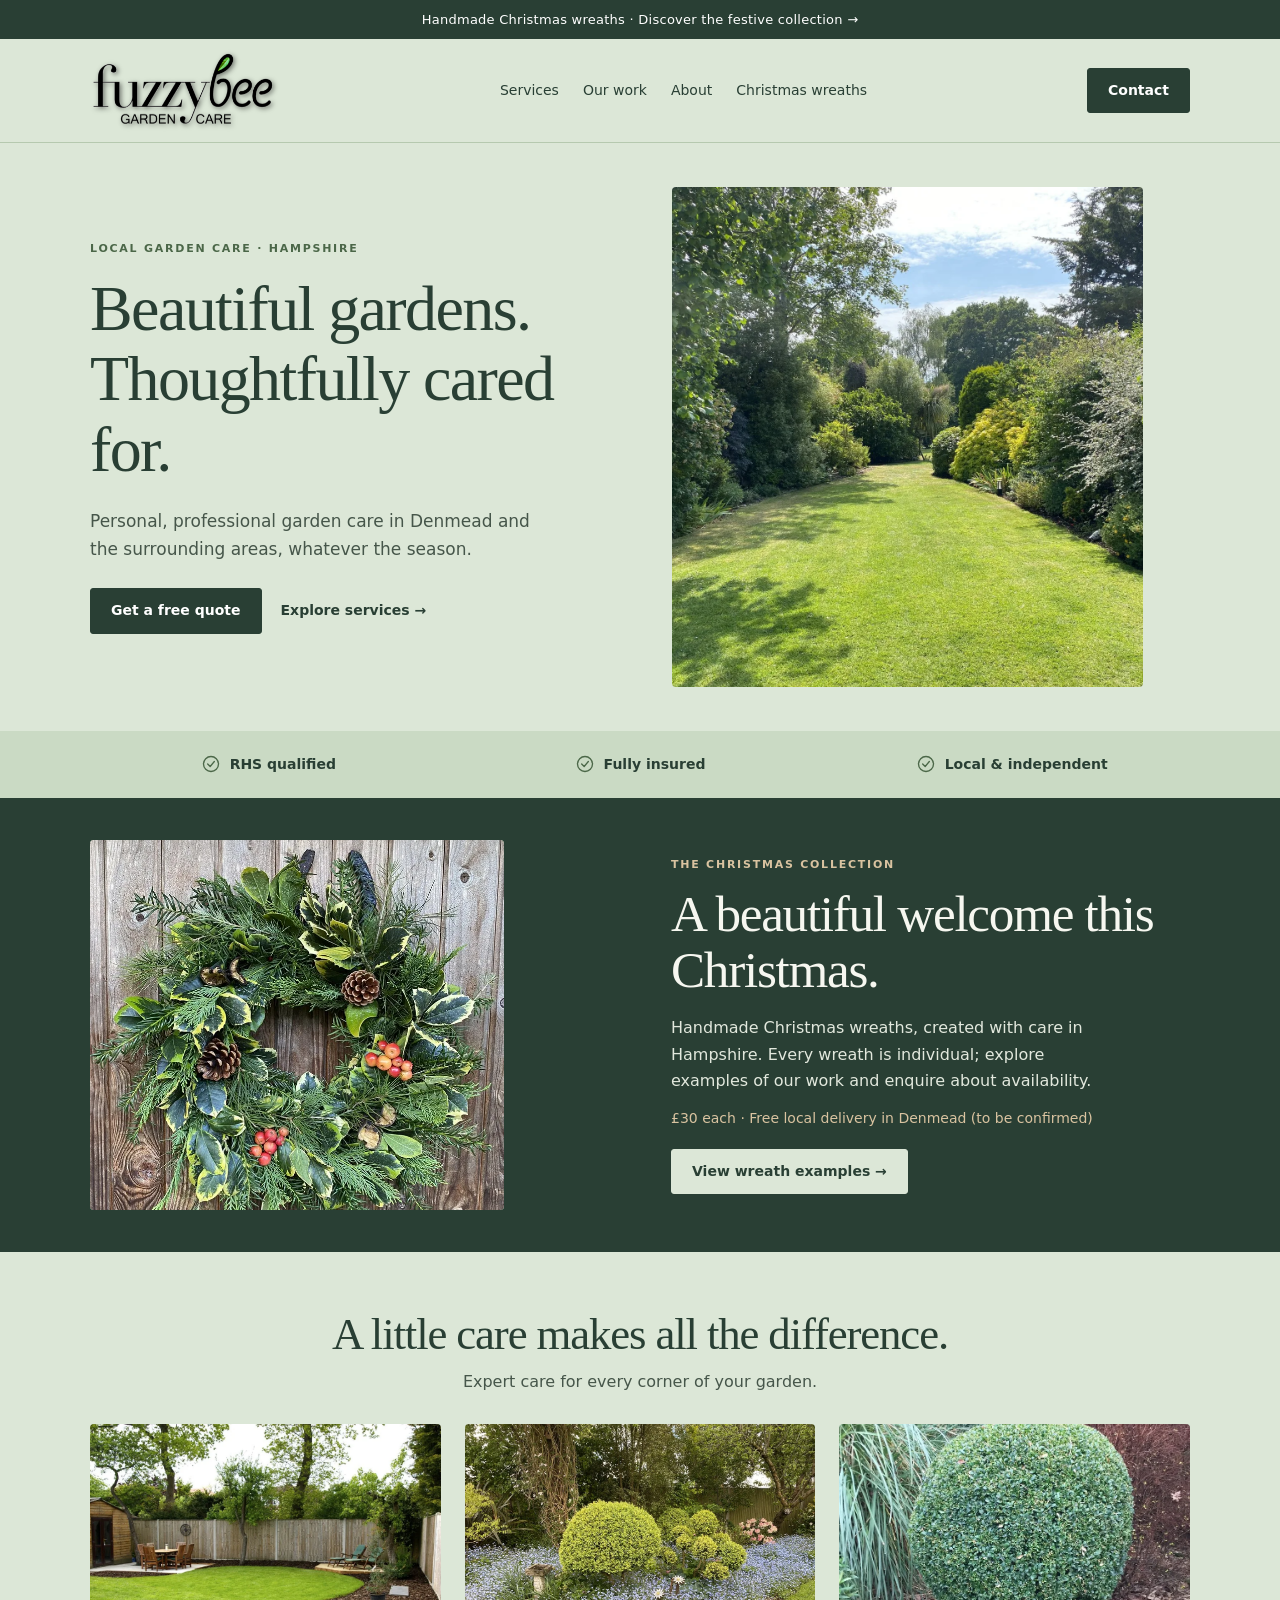
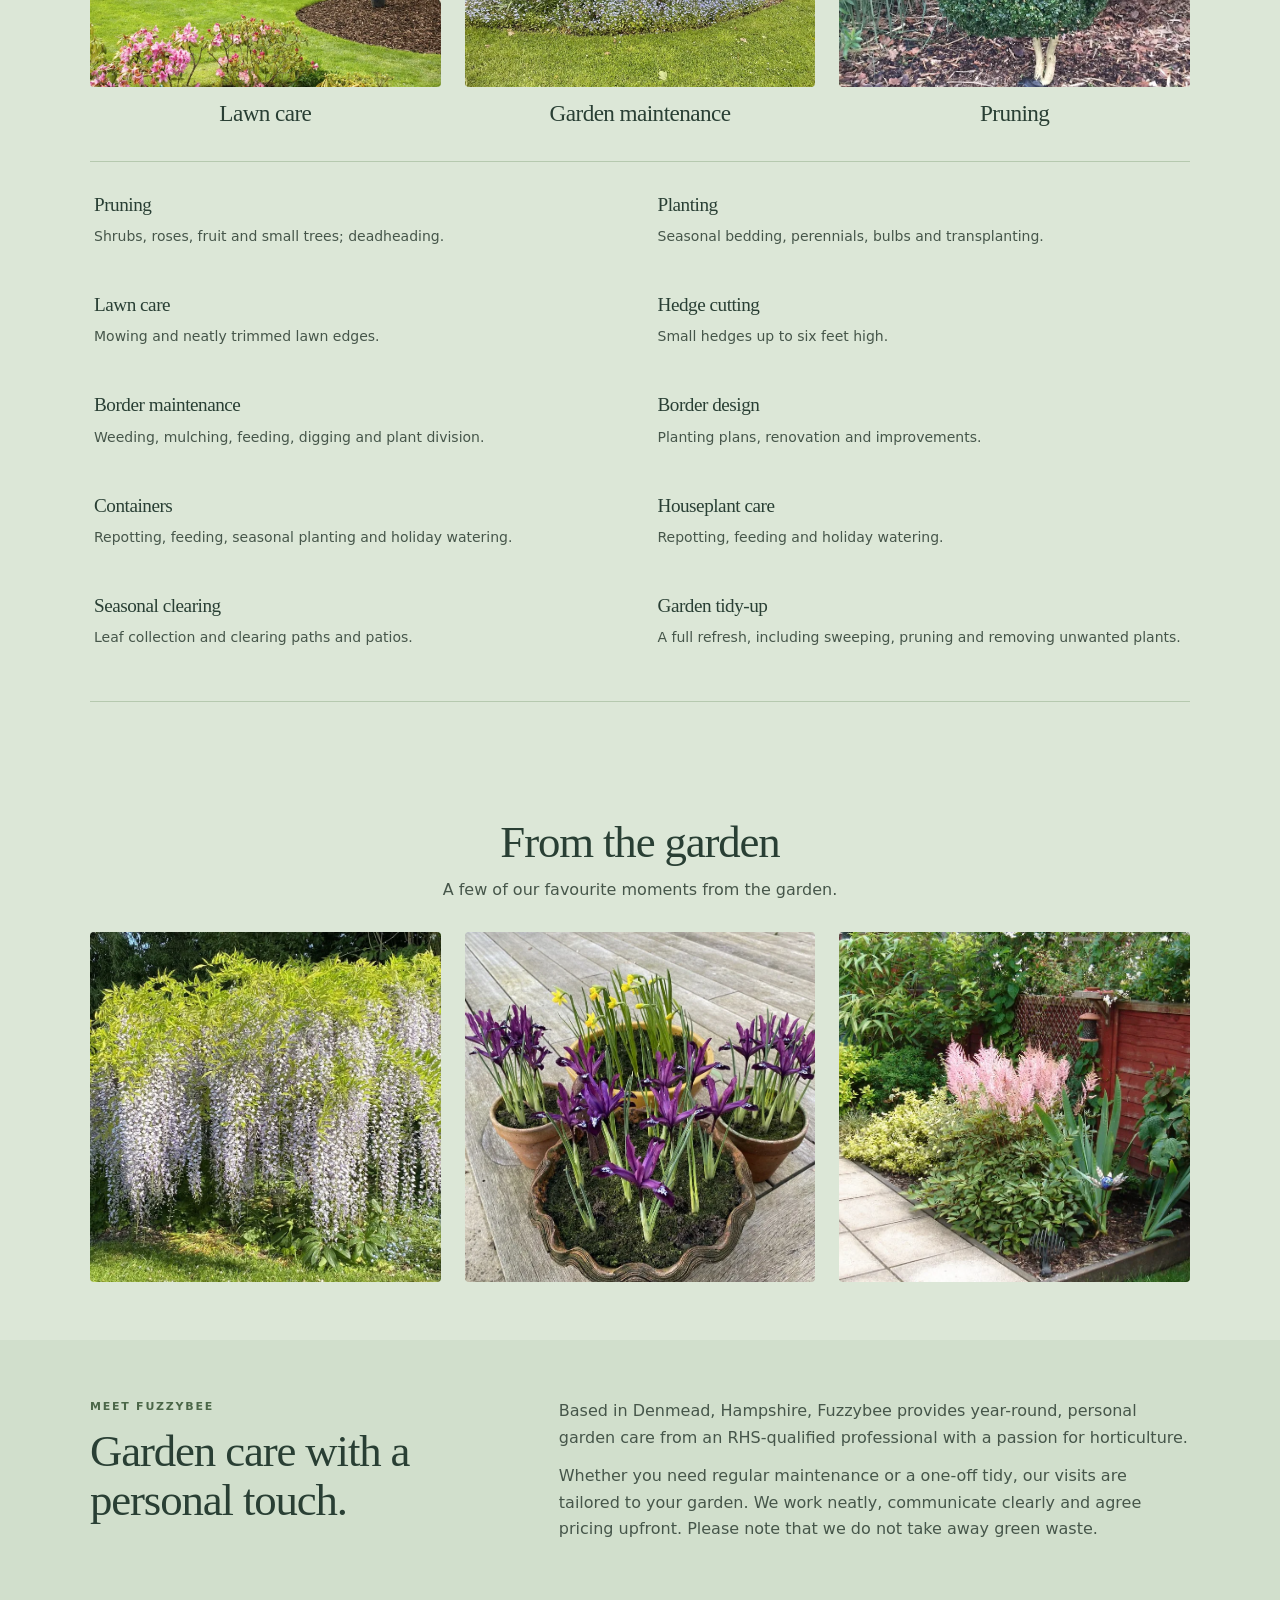
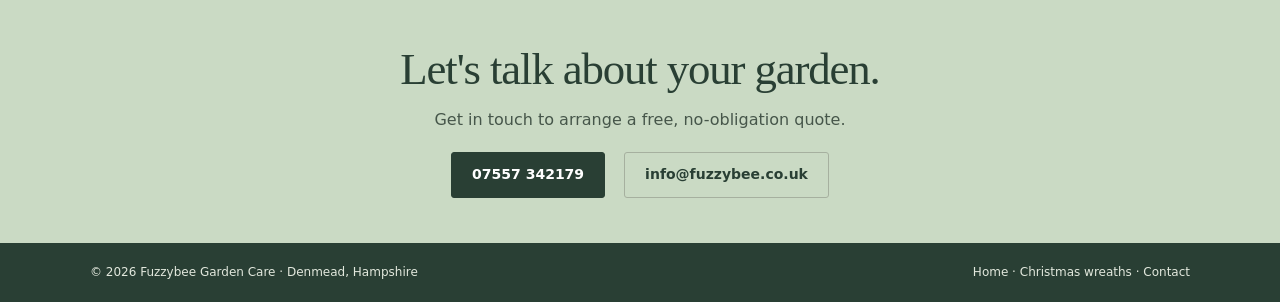
==== commit d83b385d: "Add files via upload" ====
--- a/index.html
+++ b/index.html
@@ -1,3 +1,3 @@
 <!DOCTYPE html>
 
-<html lang="en-GB"><head><meta charset="utf-8"/><meta content="width=device-width, initial-scale=1" name="viewport"/><meta content="Fuzzybee Garden Care — professional, personal garden maintenance in Denmead, Hampshire." name="description"/><title>Fuzzybee Garden Care | Denmead, Hampshire</title><link href="style.css" rel="stylesheet"/><script defer="" src="site.js"></script></head><body><div class="announcement"><a href="wreaths.html">Handmade Christmas wreaths · Discover the festive collection →</a></div><header><div class="wrap nav"><a aria-label="Fuzzybee Garden Care home" class="brand" href="#home"><img alt="Fuzzybee Garden Care" decoding="async" height="157" src="images/logo.png" width="362"/></a><nav aria-label="Main navigation"><a href="#services">Services</a><a href="#gallery">Our work</a><a href="#about">About</a><a href="wreaths.html">Christmas wreaths</a></nav><a class="btn" href="#contact">Contact</a></div></header><main id="home"><section class="wrap hero"><div><div class="eyebrow">Local garden care · Hampshire</div><h1>Beautiful gardens.<br/>Thoughtfully cared for.</h1><p>Personal, professional garden care in Denmead and the surrounding areas, whatever the season.</p><div class="actions"><a class="btn" href="#contact">Get a free quote</a><a class="textlink" href="#services">Explore services →</a></div></div><figure class="photo"><img alt="Homepage hero" decoding="async" fetchpriority="high" height="1200" src="images/hero.webp" style="transform:none;filter:none;object-position:center" width="1600"/></figure></section><section aria-label="Our credentials" class="trust"><div class="wrap"><span><svg aria-hidden="true" viewbox="0 0 24 24"><circle cx="12" cy="12" r="9"></circle><path d="m8 12 3 3 5-6" stroke-linecap="round" stroke-linejoin="round"></path></svg>RHS qualified</span><span><svg aria-hidden="true" viewbox="0 0 24 24"><circle cx="12" cy="12" r="9"></circle><path d="m8 12 3 3 5-6" stroke-linecap="round" stroke-linejoin="round"></path></svg>Fully insured</span><span><svg aria-hidden="true" viewbox="0 0 24 24"><circle cx="12" cy="12" r="9"></circle><path d="m8 12 3 3 5-6" stroke-linecap="round" stroke-linejoin="round"></path></svg>Local &amp; independent</span></div></section><section class="season"><div class="wrap"><figure class="photo"><img alt="Example of a handmade Fuzzybee Christmas wreath" decoding="async" height="1100" loading="lazy" src="images/wreath-02.webp" style="transform:none;filter:none;object-position:center;object-position:50% 47%" width="825"/></figure><div><div class="eyebrow">The Christmas collection</div><h2>A beautiful welcome this Christmas.</h2><p>Handmade Christmas wreaths, created with care in Hampshire. Every wreath is individual; explore examples of our work and enquire about availability.</p><div class="price">£30 each · Free local delivery in Denmead (to be confirmed)</div><a class="btn light" href="wreaths.html">View wreath examples →</a></div></div></section><section class="wrap section center" id="services"><h2>A little care makes all the difference.</h2><p>Expert care for every corner of your garden.</p><div class="tiles"><a href="#all-services"><figure class="photo first"><img alt="Lawn care" decoding="async" height="732" loading="lazy" src="images/lawn-care.webp" style="transform:none;filter:none;object-position:center" width="1100"/></figure><h3>Lawn care</h3></a><a href="#all-services"><figure class="photo second"><img alt="Garden maintenance" decoding="async" height="825" loading="lazy" src="images/garden-maintenance.webp" style="transform:none;filter:none;object-position:center" width="1100"/></figure><h3>Garden maintenance</h3></a><a href="#all-services"><figure class="photo third"><img alt="Pruning" decoding="async" height="1100" loading="lazy" src="images/pruning.webp" style="transform:none;filter:none;object-position:center;object-position:50% 56%" width="825"/></figure><h3>Pruning</h3></a></div><details class="details" id="all-services"><summary>Explore all our gardening services</summary><div class="service-list"><div><h3>Pruning</h3><p>Shrubs, roses, fruit and small trees; deadheading.</p></div><div><h3>Planting</h3><p>Seasonal bedding, perennials, bulbs and transplanting.</p></div><div><h3>Lawn care</h3><p>Mowing and neatly trimmed lawn edges.</p></div><div><h3>Hedge cutting</h3><p>Small hedges up to six feet high.</p></div><div><h3>Border maintenance</h3><p>Weeding, mulching, feeding, digging and plant division.</p></div><div><h3>Border design</h3><p>Planting plans, renovation and improvements.</p></div><div><h3>Containers</h3><p>Repotting, feeding, seasonal planting and holiday watering.</p></div><div><h3>Houseplant care</h3><p>Repotting, feeding and holiday watering.</p></div><div><h3>Seasonal clearing</h3><p>Leaf collection and clearing paths and patios.</p></div><div><h3>Garden tidy-up</h3><p>A full refresh, including sweeping, pruning and removing unwanted plants.</p></div></div></details></section><section class="wrap section center gallery" id="gallery"><h2>From the garden</h2><p>A few of our favourite moments from the garden.</p><div class="tiles"><figure class="photo"><img alt="Gallery — wisteria" decoding="async" height="825" loading="lazy" src="images/gallery-wisteria.webp" style="transform:none;filter:none;object-position:center" width="1100"/></figure><figure class="photo"><img alt="Gallery — containers" decoding="async" height="1100" loading="lazy" src="images/gallery-containers.webp" style="transform:none;filter:none;object-position:center" width="825"/></figure><figure class="photo"><img alt="Gallery — borders" decoding="async" height="733" loading="lazy" src="images/gallery-borders.webp" style="transform:none;filter:none;object-position:center" width="1100"/></figure></div></section><section class="about section" id="about"><div class="wrap"><div><div class="eyebrow">Meet Fuzzybee</div><h2>Garden care with a personal touch.</h2></div><div><p>Based in Denmead, Hampshire, Fuzzybee provides year-round, personal garden care from an RHS-qualified professional with a passion for horticulture.</p><p>Whether you need regular maintenance or a one-off tidy, our visits are tailored to your garden. We work neatly, communicate clearly and agree pricing upfront. Please note that we do not take away green waste.</p></div></div></section><section class="contact" id="contact"><h2>Let's talk about your garden.</h2><p>Get in touch to arrange a free, no-obligation quote.</p><div class="actions"><a class="btn" href="tel:07557342179">07557 342179</a><a class="btn outline" href="mailto:info@fuzzybee.co.uk">info@fuzzybee.co.uk</a></div></section></main><footer><div class="wrap"><span>© 2026 Fuzzybee Garden Care · Denmead, Hampshire</span><span><a href="#home">Home</a> · <a href="wreaths.html">Christmas wreaths</a> · <a href="#contact">Contact</a></span></div></footer></body></html>+<html lang="en-GB"><head><meta charset="utf-8"/><meta content="width=device-width, initial-scale=1" name="viewport"/><meta content="Fuzzybee Garden Care — professional, personal garden maintenance in Denmead, Hampshire." name="description"/><title>Fuzzybee Garden Care | Denmead, Hampshire</title><link href="style.css" rel="stylesheet"/><script defer="" src="site.js"></script></head><body><div class="announcement"><a href="wreaths.html">Handmade Christmas wreaths · Discover the festive collection →</a></div><header><div class="wrap nav"><a aria-label="Fuzzybee Garden Care home" class="brand" href="#home"><img alt="Fuzzybee Garden Care" decoding="async" height="157" src="images/logo.png" width="362"/></a><nav aria-label="Main navigation"><a href="#services">Services</a><a href="#gallery">Our work</a><a href="#about">About</a><a href="wreaths.html">Christmas wreaths</a></nav><a class="btn" href="#contact">Contact</a></div></header><main id="home"><section class="wrap hero"><div><div class="eyebrow">Local garden care · Hampshire</div><h1>Beautiful gardens.<br/>Thoughtfully cared for.</h1><p>Personal, professional garden care in Denmead and the surrounding areas, whatever the season.</p><div class="actions"><a class="btn" href="#contact">Get a free quote</a><a class="textlink" href="#services">Explore services →</a></div></div><figure class="photo"><img alt="Homepage hero" decoding="async" fetchpriority="high" height="1200" src="images/hero.webp" style="transform:none;filter:none;object-position:center" width="1600"/></figure></section><section aria-label="Our credentials" class="trust"><div class="wrap"><span><svg aria-hidden="true" viewbox="0 0 24 24"><circle cx="12" cy="12" r="9"></circle><path d="m8 12 3 3 5-6" stroke-linecap="round" stroke-linejoin="round"></path></svg>RHS qualified</span><span><svg aria-hidden="true" viewbox="0 0 24 24"><circle cx="12" cy="12" r="9"></circle><path d="m8 12 3 3 5-6" stroke-linecap="round" stroke-linejoin="round"></path></svg>Fully insured</span><span><svg aria-hidden="true" viewbox="0 0 24 24"><circle cx="12" cy="12" r="9"></circle><path d="m8 12 3 3 5-6" stroke-linecap="round" stroke-linejoin="round"></path></svg>Local &amp; independent</span></div></section><section class="season"><div class="wrap"><figure class="photo"><img alt="Example of a handmade Fuzzybee Christmas wreath" decoding="async" height="1100" loading="lazy" src="images/wreath-02.webp" style="transform:none;filter:none;object-position:center;object-position:50% 47%" width="825"/></figure><div><div class="eyebrow">The Christmas collection</div><h2>A beautiful welcome this Christmas.</h2><p>Handmade Christmas wreaths, created with care in Hampshire. Every wreath is individual; explore examples of our work and enquire about availability.</p><div class="price">£30 each · Free local delivery in Denmead (to be confirmed)</div><a class="btn light" href="wreaths.html">View wreath examples →</a></div></div></section><section class="wrap section center" id="services"><h2>A little care makes all the difference.</h2><p>Expert care for every corner of your garden.</p><div class="tiles"><a href="#all-services"><figure class="photo first"><img alt="Lawn care" decoding="async" height="732" loading="lazy" src="images/lawn-care.webp" style="transform:none;filter:none;object-position:center" width="1100"/></figure><h3>Lawn care</h3></a><a href="#all-services"><figure class="photo second"><img alt="Garden maintenance" decoding="async" height="825" loading="lazy" src="images/garden-maintenance.webp" style="transform:none;filter:none;object-position:center" width="1100"/></figure><h3>Garden maintenance</h3></a><a href="#all-services"><figure class="photo third"><img alt="Pruning" decoding="async" height="1100" loading="lazy" src="images/pruning.webp" style="transform:none;filter:none;object-position:center;object-position:50% 56%" width="825"/></figure><h3>Pruning</h3></a></div><div class="details" id="all-services" style="padding-top: 24px;"><div class="service-list"><div><h3>Pruning</h3><p>Shrubs, roses, fruit and small trees; deadheading.</p></div><div><h3>Planting</h3><p>Seasonal bedding, perennials, bulbs and transplanting.</p></div><div><h3>Lawn care</h3><p>Mowing and neatly trimmed lawn edges.</p></div><div><h3>Hedge cutting</h3><p>Small hedges up to six feet high.</p></div><div><h3>Border maintenance</h3><p>Weeding, mulching, feeding, digging and plant division.</p></div><div><h3>Border design</h3><p>Planting plans, renovation and improvements.</p></div><div><h3>Containers</h3><p>Repotting, feeding, seasonal planting and holiday watering.</p></div><div><h3>Houseplant care</h3><p>Repotting, feeding and holiday watering.</p></div><div><h3>Seasonal clearing</h3><p>Leaf collection and clearing paths and patios.</p></div><div><h3>Garden tidy-up</h3><p>A full refresh, including sweeping, pruning and removing unwanted plants.</p></div></div></div></section><section class="wrap section center gallery" id="gallery"><h2>From the garden</h2><p>A few of our favourite moments from the garden.</p><div class="tiles"><figure class="photo"><img alt="Gallery — wisteria" decoding="async" height="825" loading="lazy" src="images/gallery-wisteria.webp" style="transform:none;filter:none;object-position:center" width="1100"/></figure><figure class="photo"><img alt="Gallery — containers" decoding="async" height="1100" loading="lazy" src="images/gallery-containers.webp" style="transform:none;filter:none;object-position:center" width="825"/></figure><figure class="photo"><img alt="Gallery — borders" decoding="async" height="733" loading="lazy" src="images/gallery-borders.webp" style="transform:none;filter:none;object-position:center" width="1100"/></figure></div></section><section class="about section" id="about"><div class="wrap"><div><div class="eyebrow">Meet Fuzzybee</div><h2>Garden care with a personal touch.</h2></div><div><p>Based in Denmead, Hampshire, Fuzzybee provides year-round, personal garden care from an RHS-qualified professional with a passion for horticulture.</p><p>Whether you need regular maintenance or a one-off tidy, our visits are tailored to your garden. We work neatly, communicate clearly and agree pricing upfront. Please note that we do not take away green waste.</p></div></div></section><section class="contact" id="contact"><h2>Let's talk about your garden.</h2><p>Get in touch to arrange a free, no-obligation quote.</p><div class="actions"><a class="btn" href="tel:07557342179">07557 342179</a><a class="btn outline" href="mailto:info@fuzzybee.co.uk">info@fuzzybee.co.uk</a></div></section></main><footer><div class="wrap"><span>© 2026 Fuzzybee Garden Care · Denmead, Hampshire</span><span><a href="#home">Home</a> · <a href="wreaths.html">Christmas wreaths</a> · <a href="#contact">Contact</a></span></div></footer></body></html>
